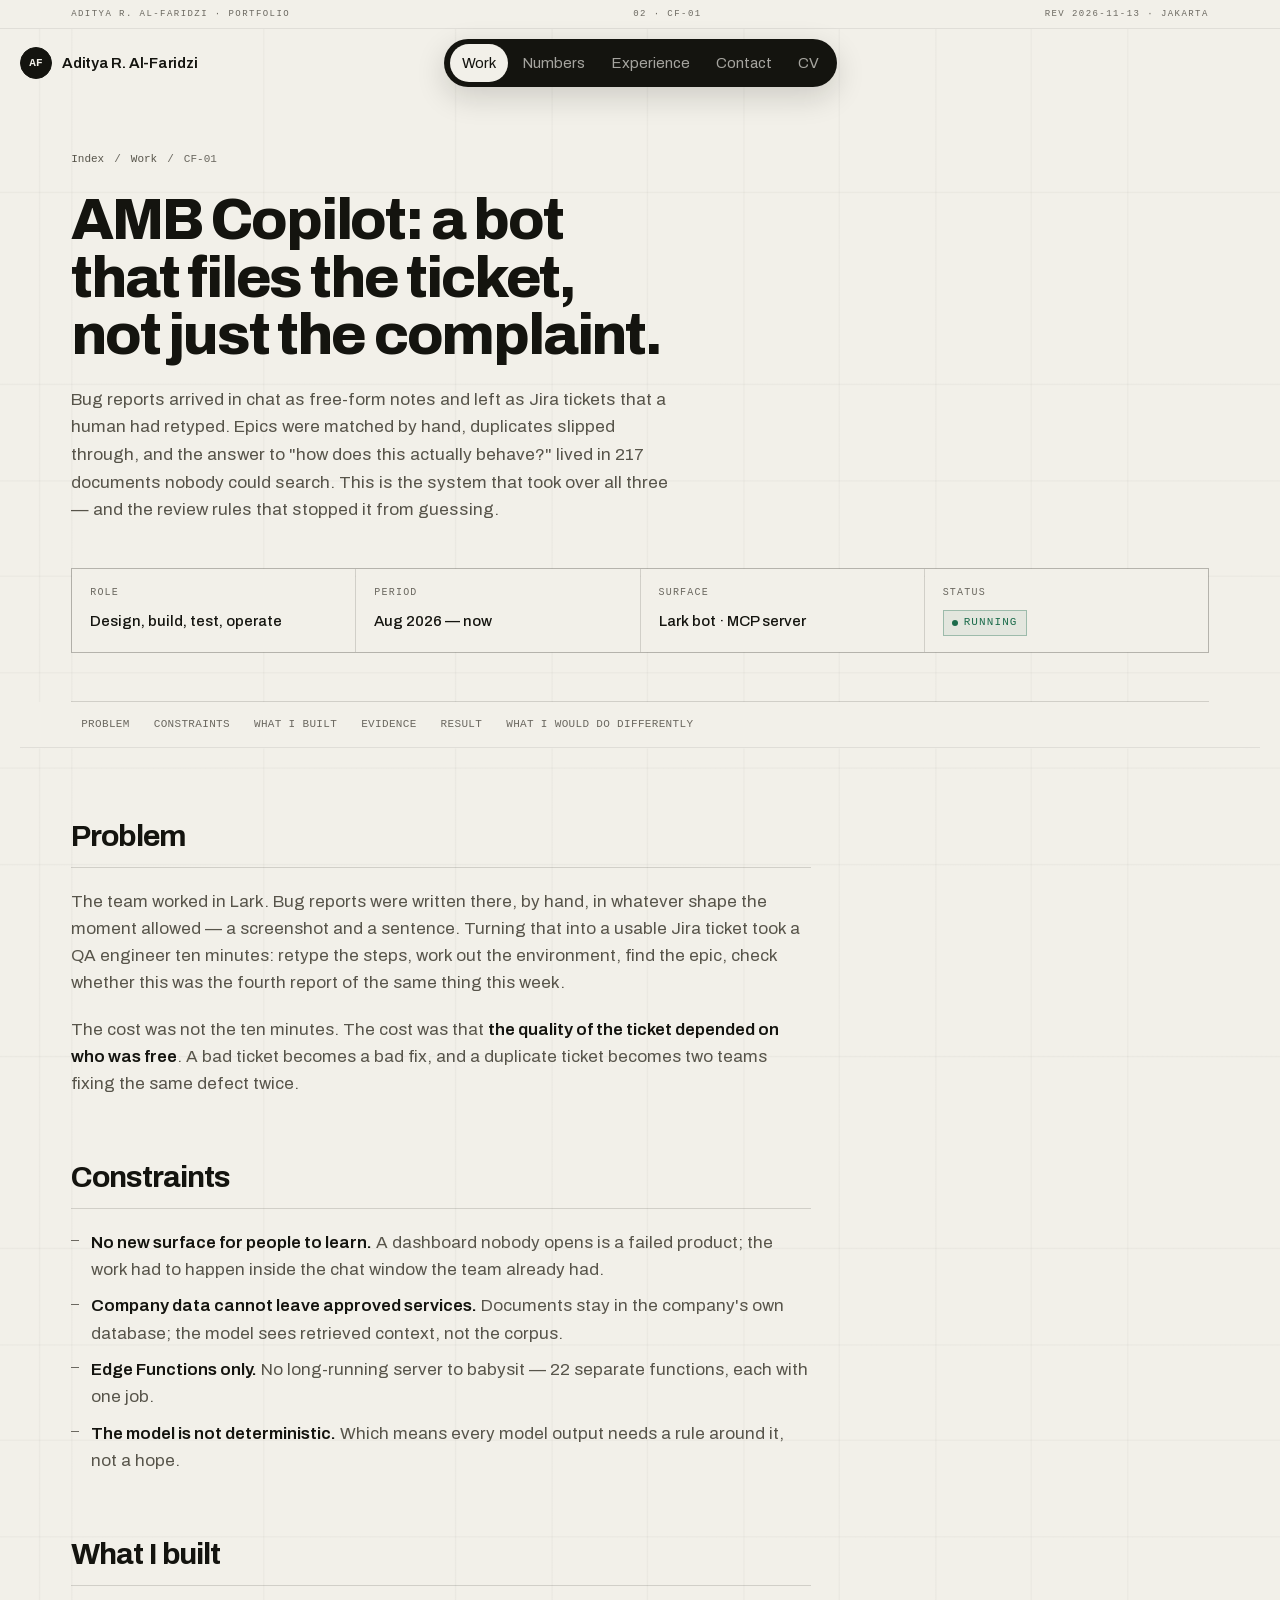
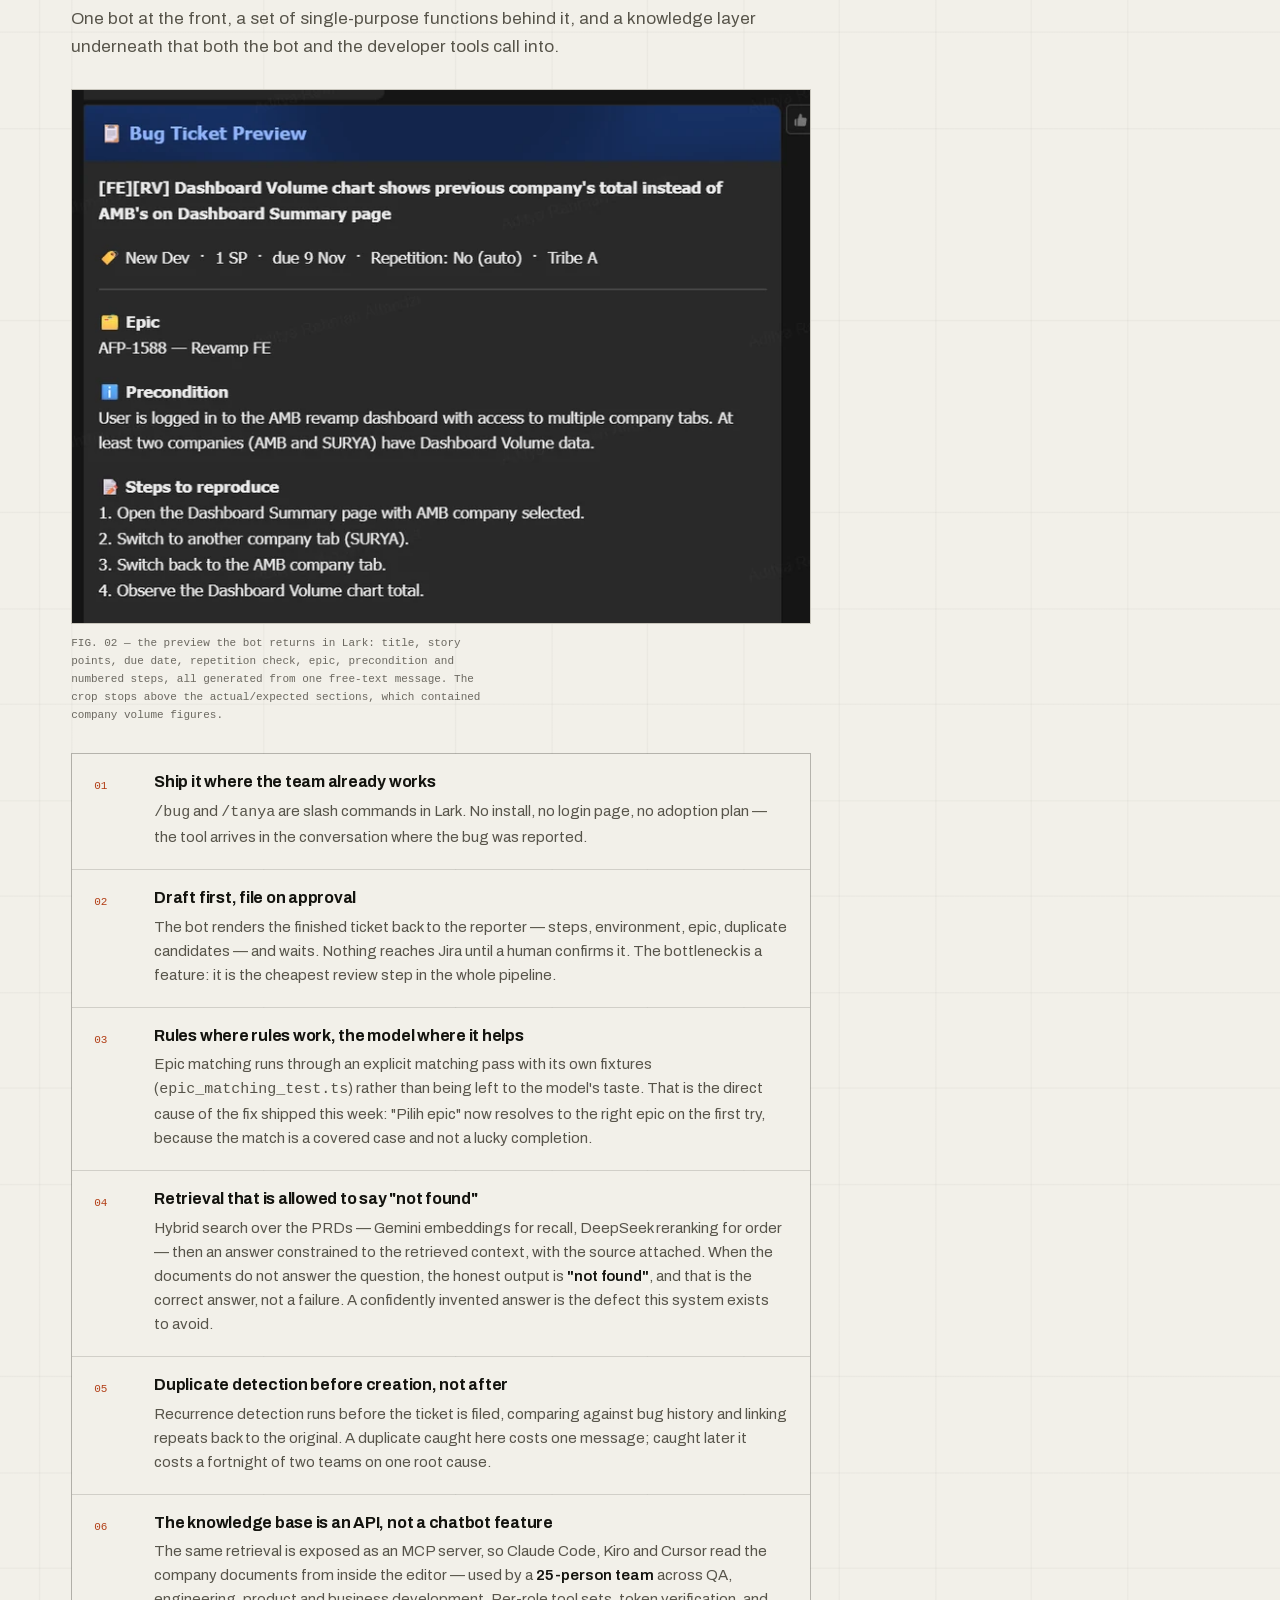
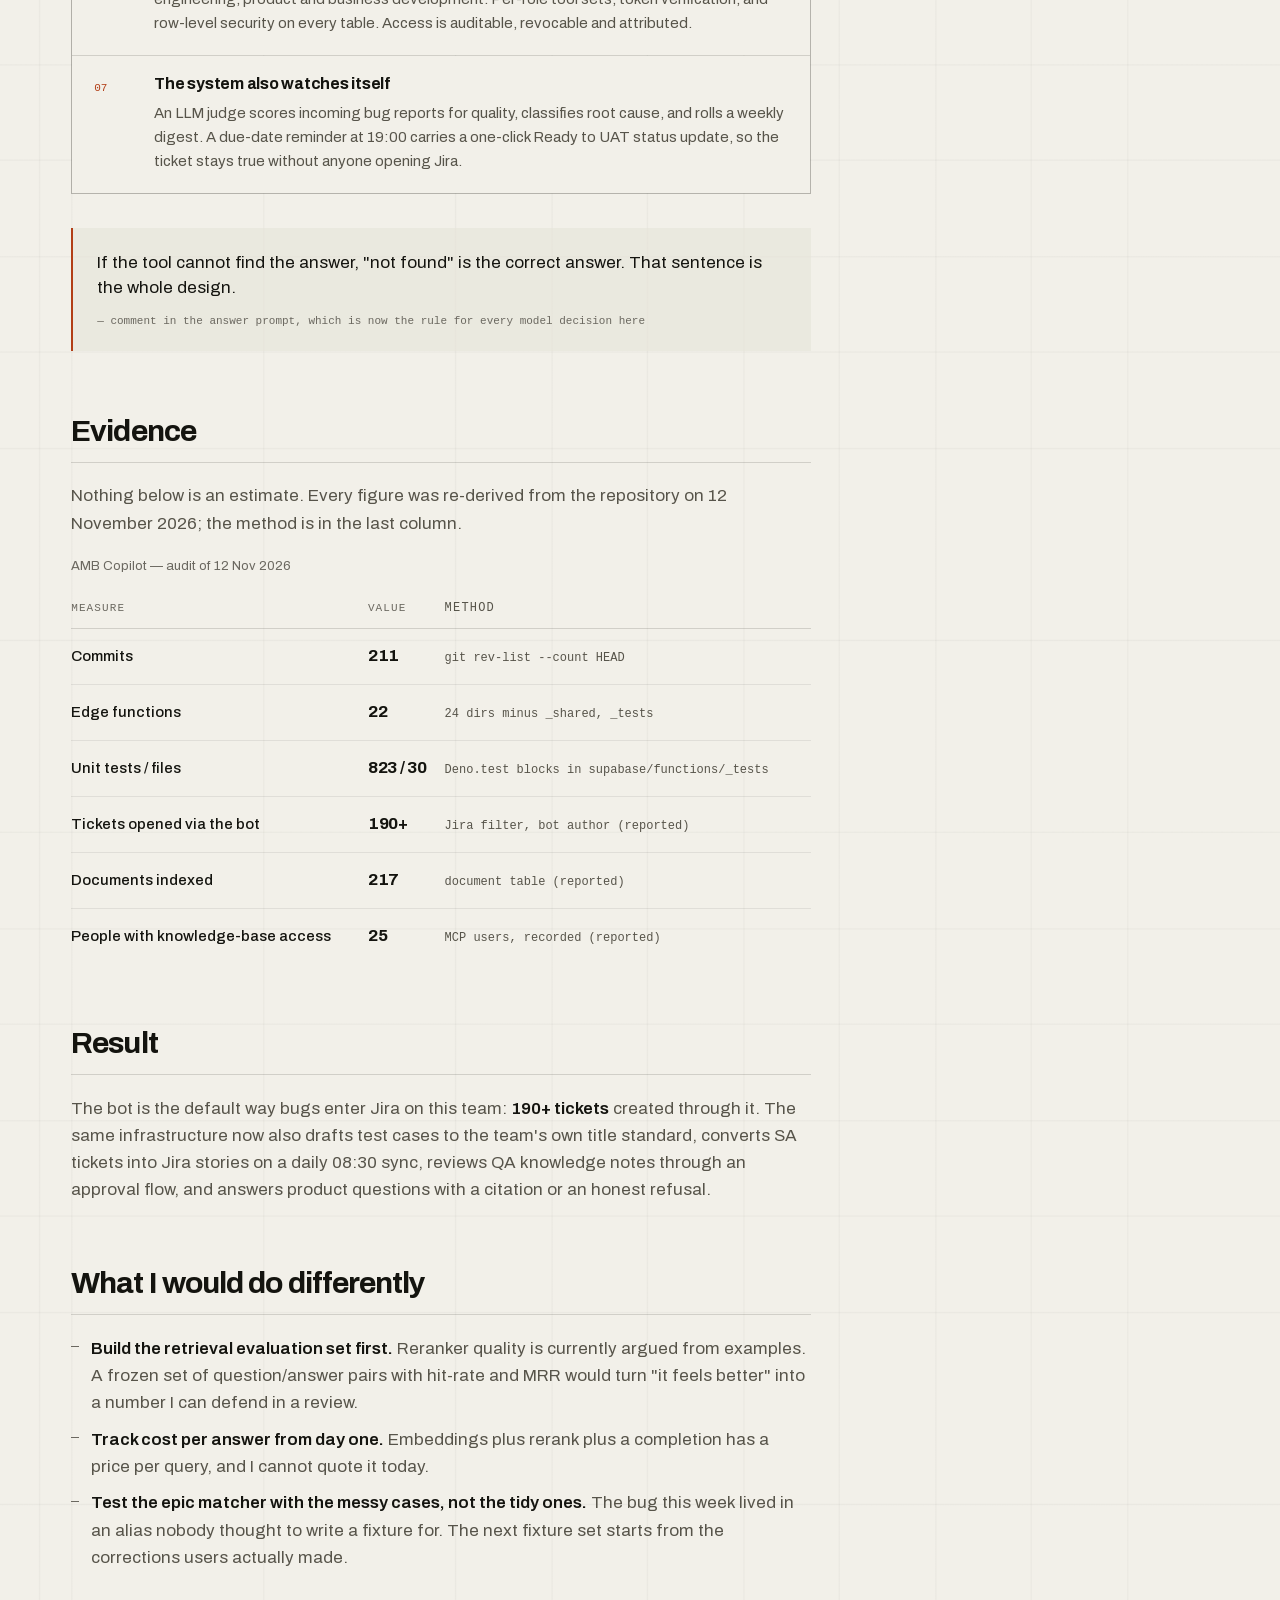
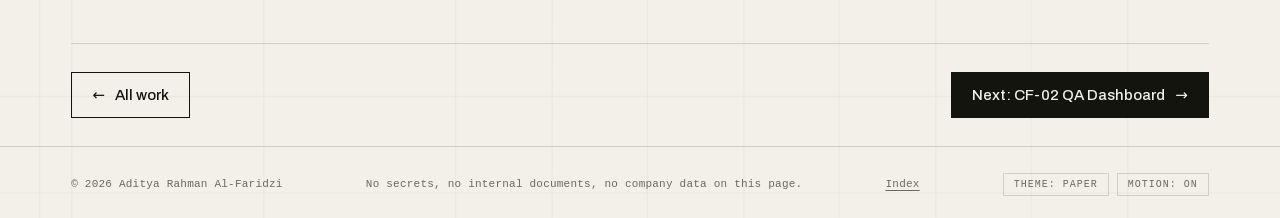
==== amb-copilot.html @ 99d1d626 "Portfolio 2026: evidence-first case files, ledger, two company groups - 7 pages: index, four case fi" ====
<!DOCTYPE html>
<html lang="en">
<head>
<meta charset="utf-8">
<meta name="viewport" content="width=device-width, initial-scale=1">
<title>CF-01 · AMB Copilot — Aditya Rahman Al-Faridzi</title>
<meta name="description" content="Case file: a Lark bot that files Jira tickets and answers product questions from internal PRDs. 211 commits, 22 edge functions, 190+ tickets.">
<meta name="theme-color" content="#f2f0e9">
<link rel="icon" href="data:image/svg+xml,%3Csvg xmlns='http://www.w3.org/2000/svg' viewBox='0 0 32 32'%3E%3Crect width='32' height='32' fill='%2314140f'/%3E%3Ctext x='16' y='22' font-family='monospace' font-size='13' fill='%23f2f0e9' text-anchor='middle'%3EA%3C/text%3E%3C/svg%3E">
<link rel="preload" href="assets/fonts/archivo.woff2" as="font" type="font/woff2" crossorigin>
<link rel="stylesheet" href="assets/style.css">
<script>(function(){var r=document.documentElement,s=null,t=null;try{s=localStorage.getItem('af-motion');t=localStorage.getItem('af-theme')}catch(e){}var on=s?s==='on':!matchMedia('(prefers-reduced-motion: reduce)').matches;r.dataset.motion=on?'on':'off';if(on)r.classList.add('motion');if(t)r.dataset.theme=t})()</script>
</head>
<body>
<a class="skip" href="#main">Skip to content</a>

<header class="site-head">
  <div class="wrap head-inner">
    <a class="brand" href="index.html"><span class="monogram" aria-hidden="true">AF</span>
        <span class="brand-name">Aditya R. Al-Faridzi</span></a>
    <nav class="nav" aria-label="Primary">
      <a href="index.html#work" aria-current="page">Work</a>
      <a href="index.html#numbers">Numbers</a>
      <a href="index.html#experience">Experience</a>
      <a href="index.html#contact">Contact</a>
      <a class="nav-keep" href="cv.html">CV</a>
    </nav>
  </div>
</header>

<main id="main">
  <article>
    <div class="wrap">
      <div class="case-head">
        <div class="crumbs">
          <a href="index.html">Index</a><span aria-hidden="true">/</span>
          <a href="index.html#work">Work</a><span aria-hidden="true">/</span>
          <span>CF-01</span>
        </div>
        <h1>AMB Copilot: a bot that files the ticket, not just the complaint.</h1>
        <p class="summary">
          Bug reports arrived in chat as free-form notes and left as Jira tickets that a human had
          retyped. Epics were matched by hand, duplicates slipped through, and the answer to "how does
          this actually behave?" lived in 217 documents nobody could search. This is the system that
          took over all three — and the review rules that stopped it from guessing.
        </p>

        <dl class="meta-grid">
          <div class="meta-cell"><dt>Role</dt><dd>Design, build, test, operate</dd></div>
          <div class="meta-cell"><dt>Period</dt><dd>Aug 2026 — now</dd></div>
          <div class="meta-cell"><dt>Surface</dt><dd>Lark bot · MCP server</dd></div>
          <div class="meta-cell"><dt>Status</dt><dd><span class="badge badge--ok">Running</span></dd></div>
        </dl>
      </div>

      <div class="prose">
        <h2>Problem</h2>
        <p>
          The team worked in Lark. Bug reports were written there, by hand, in whatever shape the
          moment allowed — a screenshot and a sentence. Turning that into a usable Jira ticket took a
          QA engineer ten minutes: retype the steps, work out the environment, find the epic, check
          whether this was the fourth report of the same thing this week.
        </p>
        <p>
          The cost was not the ten minutes. The cost was that <strong>the quality of the ticket
          depended on who was free</strong>. A bad ticket becomes a bad fix, and a duplicate ticket
          becomes two teams fixing the same defect twice.
        </p>

        <h2>Constraints</h2>
        <ul>
          <li><strong>No new surface for people to learn.</strong> A dashboard nobody opens is a failed
            product; the work had to happen inside the chat window the team already had.</li>
          <li><strong>Company data cannot leave approved services.</strong> Documents stay in the
            company's own database; the model sees retrieved context, not the corpus.</li>
          <li><strong>Edge Functions only.</strong> No long-running server to babysit — 22 separate
            functions, each with one job.</li>
          <li><strong>The model is not deterministic.</strong> Which means every model output needs a
            rule around it, not a hope.</li>
        </ul>

        <h2>What I built</h2>
        <p>
          One bot at the front, a set of single-purpose functions behind it, and a knowledge layer
          underneath that both the bot and the developer tools call into.
        </p>

        <figure>
          <img src="assets/img/lark-intake.webp" width="760" height="549" loading="lazy"
               alt="Lark chat showing AMB Copilot returning a structured bug ticket preview: title, story points, due date, repetition check, epic, precondition and four reproduction steps.">
          <figcaption>
            FIG. 02 — the preview the bot returns in Lark: title, story points, due date, repetition
            check, epic, precondition and numbered steps, all generated from one free-text message.
            The crop stops above the actual/expected sections, which contained company volume
            figures.
          </figcaption>
        </figure>

        <div class="decisions">
          <div class="decision">
            <span class="n">01</span>
            <div>
              <h3>Ship it where the team already works</h3>
              <p><code>/bug</code> and <code>/tanya</code> are slash commands in Lark. No install, no login page, no adoption plan — the tool arrives in the conversation where the bug was reported.</p>
            </div>
          </div>
          <div class="decision">
            <span class="n">02</span>
            <div>
              <h3>Draft first, file on approval</h3>
              <p>The bot renders the finished ticket back to the reporter — steps, environment, epic, duplicate candidates — and waits. Nothing reaches Jira until a human confirms it. The bottleneck is a feature: it is the cheapest review step in the whole pipeline.</p>
            </div>
          </div>
          <div class="decision">
            <span class="n">03</span>
            <div>
              <h3>Rules where rules work, the model where it helps</h3>
              <p>Epic matching runs through an explicit matching pass with its own fixtures (<code>epic_matching_test.ts</code>) rather than being left to the model's taste. That is the direct cause of the fix shipped this week: <em>"Pilih epic"</em> now resolves to the right epic on the first try, because the match is a covered case and not a lucky completion.</p>
            </div>
          </div>
          <div class="decision">
            <span class="n">04</span>
            <div>
              <h3>Retrieval that is allowed to say "not found"</h3>
              <p>Hybrid search over the PRDs — Gemini embeddings for recall, DeepSeek reranking for order — then an answer constrained to the retrieved context, with the source attached. When the documents do not answer the question, the honest output is <strong>"not found"</strong>, and that is the correct answer, not a failure. A confidently invented answer is the defect this system exists to avoid.</p>
            </div>
          </div>
          <div class="decision">
            <span class="n">05</span>
            <div>
              <h3>Duplicate detection before creation, not after</h3>
              <p>Recurrence detection runs before the ticket is filed, comparing against bug history and linking repeats back to the original. A duplicate caught here costs one message; caught later it costs a fortnight of two teams on one root cause.</p>
            </div>
          </div>
          <div class="decision">
            <span class="n">06</span>
            <div>
              <h3>The knowledge base is an API, not a chatbot feature</h3>
              <p>The same retrieval is exposed as an MCP server, so Claude Code, Kiro and Cursor read the company documents from inside the editor — used by a <strong>25-person team</strong> across QA, engineering, product and business development. Per-role tool sets, token verification, and row-level security on every table. Access is auditable, revocable and attributed.</p>
            </div>
          </div>
          <div class="decision">
            <span class="n">07</span>
            <div>
              <h3>The system also watches itself</h3>
              <p>An LLM judge scores incoming bug reports for quality, classifies root cause, and rolls a weekly digest. A due-date reminder at 19:00 carries a one-click <em>Ready to UAT</em> status update, so the ticket stays true without anyone opening Jira.</p>
            </div>
          </div>
        </div>

        <blockquote class="pull">
          If the tool cannot find the answer, "not found" is the correct answer.
          That sentence is the whole design.
          <cite>— comment in the answer prompt, which is now the rule for every model decision here</cite>
        </blockquote>

        <h2>Evidence</h2>
        <p>
          Nothing below is an estimate. Every figure was re-derived from the repository on
          12 November 2026; the method is in the last column.
        </p>
        <table class="ledger">
          <caption>AMB Copilot — audit of 12 Nov 2026</caption>
          <thead>
            <tr><th scope="col">Measure</th><th scope="col">Value</th><th scope="col" class="src">Method</th></tr>
          </thead>
          <tbody>
            <tr><td class="claim">Commits</td><td class="val">211</td><td class="src">git rev-list --count HEAD</td></tr>
            <tr><td class="claim">Edge functions</td><td class="val">22</td><td class="src">24 dirs minus _shared, _tests</td></tr>
            <tr><td class="claim">Unit tests / files</td><td class="val">823 / 30</td><td class="src">Deno.test blocks in supabase/functions/_tests</td></tr>
            <tr><td class="claim">Tickets opened via the bot</td><td class="val">190+</td><td class="src">Jira filter, bot author (reported)</td></tr>
            <tr><td class="claim">Documents indexed</td><td class="val">217</td><td class="src">document table (reported)</td></tr>
            <tr><td class="claim">People with knowledge-base access</td><td class="val">25</td><td class="src">MCP users, recorded (reported)</td></tr>
          </tbody>
        </table>

        <h2>Result</h2>
        <p>
          The bot is the default way bugs enter Jira on this team: <strong>190+ tickets</strong> created
          through it. The same infrastructure now also drafts test cases to the team's own title
          standard, converts SA tickets into Jira stories on a daily 08:30 sync, reviews QA knowledge
          notes through an approval flow, and answers product questions with a citation or an honest
          refusal.
        </p>

        <h2>What I would do differently</h2>
        <ul>
          <li><strong>Build the retrieval evaluation set first.</strong> Reranker quality is currently
            argued from examples. A frozen set of question/answer pairs with hit-rate and MRR would
            turn "it feels better" into a number I can defend in a review.</li>
          <li><strong>Track cost per answer from day one.</strong> Embeddings plus rerank plus a
            completion has a price per query, and I cannot quote it today.</li>
          <li><strong>Test the epic matcher with the messy cases, not the tidy ones.</strong> The bug
            this week lived in an alias nobody thought to write a fixture for. The next fixture set
            starts from the corrections users actually made.</li>
        </ul>
      </div>

      <nav class="case-nav" aria-label="Case files">
        <a class="btn btn--quiet" href="index.html#work"><span aria-hidden="true">←</span> All work</a>
        <a class="btn" href="qa-dashboard.html">Next: CF-02 QA Dashboard <span class="arrow" aria-hidden="true">→</span></a>
      </nav>
    </div>
  </article>
</main>

<footer class="site-foot">
  <div class="wrap foot-inner">
    <span>© <span data-year>2026</span> Aditya Rahman Al-Faridzi</span>
    <span>No secrets, no internal documents, no company data on this page.</span>
    <a href="index.html">Index</a>
  </div>
</footer>

<script src="assets/main.js" defer></script>
</body>
</html>
---- assets/style.css ----
/* ==========================================================================
   Aditya Rahman Al-Faridzi — 2026
   One stylesheet, no framework. Tokens first, then layout, then components.
   ========================================================================== */

@font-face {
  font-family: "Archivo";
  src: url("fonts/archivo.woff2") format("woff2-variations");
  font-weight: 400 900;
  font-stretch: 62% 100%;
  font-display: swap;
  font-style: normal;
}

:root {
  --paper: #f2f0e9;
  --paper-2: #e7e4d9;
  --paper-3: #dcd8ca;
  --ink: #14140f;
  --muted: #57544a;
  --faint: #6b6860;
  --line: rgba(20, 20, 15, 0.15);
  --line-soft: rgba(20, 20, 15, 0.08);
  --accent: #b23e16;
  --ok: #1c6b4b;

  --font-sans: "Archivo", ui-sans-serif, system-ui, -apple-system, "Segoe UI", sans-serif;
  --font-mono: "Cascadia Mono", ui-monospace, "SF Mono", Consolas, monospace;

  --fs-display: clamp(2.55rem, 6.6rem, 5.1rem);
  --fs-h2: clamp(1.75rem, 3.2vw, 2.6rem);
  --fs-h3: clamp(1.12rem, 1.5vw, 1.3rem);
  --fs-lede: clamp(1.05rem, 1.35vw, 1.2rem);
  --fs-body: 1.0625rem;
  --fs-sm: 0.9375rem;
  --fs-xs: 0.8125rem;

  --wrap: 1240px;
  --gutter: clamp(20px, 4vw, 56px);
  --block: clamp(56px, 8vw, 116px);
  --radius: 0px;
  --grid: rgba(20, 20, 15, 0.035);

  --ease: cubic-bezier(0.2, 0.7, 0.3, 1);
}

*,
*::before,
*::after {
  box-sizing: border-box;
}

html {
  scroll-behavior: smooth;
  -webkit-text-size-adjust: 100%;
}

body {
  margin: 0;
  background-color: var(--paper);
  /* the 96px grid starts at the content edge, not the viewport edge, so it
     reads as the scaffolding the columns sit on rather than wallpaper */
  background-image:
    repeating-linear-gradient(to right, var(--grid) 0 1px, transparent 1px 96px),
    repeating-linear-gradient(to bottom, var(--grid) 0 1px, transparent 1px 96px);
  background-position: calc(max(0px, (100vw - var(--wrap)) / 2) + var(--gutter)) 0;
  color: var(--ink);
  font-family: var(--font-sans);
  font-size: var(--fs-body);
  line-height: 1.6;
  font-synthesis: none;
  -webkit-font-smoothing: antialiased;
  text-rendering: optimizeLegibility;
  overflow-x: hidden;
}

img {
  display: block;
  max-width: 100%;
}

h1,
h2,
h3,
h4,
p,
figure,
blockquote,
ul,
ol,
dl,
dd {
  margin: 0;
}

ul,
ol {
  padding: 0;
  list-style: none;
}

a {
  color: inherit;
  text-decoration-thickness: 1px;
  text-underline-offset: 3px;
}

h1,
h2,
h3 {
  font-weight: 700;
  line-height: 1.04;
  letter-spacing: -0.028em;
  text-wrap: balance;
}

p {
  text-wrap: pretty;
}

::selection {
  background: var(--ink);
  color: var(--paper);
}

:focus-visible {
  outline: 2px solid var(--accent);
  outline-offset: 3px;
}

/* ---------- shared atoms ---------- */

.wrap {
  width: 100%;
  max-width: var(--wrap);
  margin-inline: auto;
  padding-inline: var(--gutter);
}

.mono {
  font-family: var(--font-mono);
  font-size: var(--fs-xs);
  font-variant-numeric: tabular-nums;
  letter-spacing: 0.01em;
}

.label {
  font-family: var(--font-mono);
  font-size: 0.75rem;
  letter-spacing: 0.14em;
  text-transform: uppercase;
  color: var(--muted);
}

.skip {
  position: absolute;
  left: 12px;
  top: -48px;
  z-index: 100;
  background: var(--ink);
  color: var(--paper);
  padding: 10px 16px;
  font-size: var(--fs-sm);
  transition: top 0.15s;
}

.skip:focus {
  top: 12px;
}

.badge {
  display: inline-flex;
  align-items: center;
  gap: 6px;
  font-family: var(--font-mono);
  font-size: 0.6875rem;
  letter-spacing: 0.1em;
  text-transform: uppercase;
  padding: 3px 8px;
  border: 1px solid var(--line);
  border-radius: var(--radius);
  white-space: nowrap;
}

.badge--ok {
  color: var(--ok);
  border-color: color-mix(in srgb, var(--ok) 35%, transparent);
  background: color-mix(in srgb, var(--ok) 7%, transparent);
}

.badge--ok::before {
  content: "";
  width: 6px;
  height: 6px;
  border-radius: 50%;
  background: currentColor;
}

.badge--rep {
  color: var(--muted);
}

.badge--accent {
  color: var(--accent);
  border-color: color-mix(in srgb, var(--accent) 30%, transparent);
}

.btn {
  display: inline-flex;
  align-items: center;
  gap: 10px;
  min-height: 46px;
  padding: 0 20px;
  background: var(--ink);
  color: var(--paper);
  font-size: var(--fs-sm);
  font-weight: 500;
  text-decoration: none;
  border: 1px solid var(--ink);
  border-radius: var(--radius);
  transition: background 0.2s var(--ease), color 0.2s var(--ease), transform 0.2s var(--ease);
}

.btn:hover {
  background: var(--accent);
  border-color: var(--accent);
}

.btn--quiet {
  background: transparent;
  color: var(--ink);
}

.btn--quiet:hover {
  background: var(--ink);
  border-color: var(--ink);
  color: var(--paper);
}

.arrow {
  display: inline-block;
  transition: transform 0.25s var(--ease);
}

a:hover .arrow {
  transform: translate(2px, -2px);
}

/* ---------- running head ---------- */

.sheet-line {
  background: var(--paper);
  border-bottom: 1px solid var(--line-soft);
}

.sheet-line-in {
  display: flex;
  flex-wrap: wrap;
  gap: 4px 20px;
  justify-content: space-between;
  padding-block: 7px;
  font-family: var(--font-mono);
  font-size: 0.5625rem;
  letter-spacing: 0.16em;
  text-transform: uppercase;
  color: var(--faint);
}

/* ---------- header ---------- */

.site-head {
  position: sticky;
  top: 0;
  z-index: 40;
  background: color-mix(in srgb, var(--paper) 88%, transparent);
  backdrop-filter: blur(10px) saturate(1.2);
  border-bottom: 1px solid var(--line-soft);
  transition: border-color 0.25s;
}

.site-head[data-scrolled="true"] {
  border-bottom-color: var(--line);
}

.head-inner {
  display: flex;
  align-items: center;
  justify-content: space-between;
  gap: 24px;
  min-height: 64px;
}

.brand {
  display: flex;
  align-items: center;
  gap: 12px;
  text-decoration: none;
  font-weight: 600;
  font-size: var(--fs-sm);
  letter-spacing: -0.01em;
}

.monogram {
  display: grid;
  place-items: center;
  width: 32px;
  height: 32px;
  background: var(--ink);
  color: var(--paper);
  border: 1px solid var(--ink);
  font-family: var(--font-mono);
  font-size: 0.6875rem;
  letter-spacing: 0.02em;
  border-radius: 50%;
  transition: background 0.25s var(--ease), color 0.25s var(--ease),
    border-color 0.25s var(--ease), transform 0.25s var(--ease);
}

.brand:hover .monogram,
.brand:focus-visible .monogram {
  /* the stamp lifts off the paper: it empties instead of turning red,
     because the accent already means "look here" */
  background: var(--paper);
  border-color: var(--ink);
  color: var(--ink);
  transform: scale(1.06);
}

.nav {
  display: flex;
  align-items: center;
  gap: clamp(14px, 2.2vw, 30px);
}

.nav a {
  position: relative;
  font-size: var(--fs-sm);
  color: var(--muted);
  text-decoration: none;
  padding-block: 6px;
  transition: color 0.2s;
}

.nav a::after {
  content: "";
  position: absolute;
  left: 0;
  bottom: 0;
  width: 100%;
  height: 1px;
  background: currentColor;
  transform: scaleX(0);
  transform-origin: left;
  transition: transform 0.25s var(--ease);
}

.nav a:hover,
.nav a[aria-current="page"] {
  color: var(--ink);
}

.nav a:hover::after,
.nav a[aria-current="page"]::after {
  transform: scaleX(1);
}

.head-cta {
  display: flex;
  align-items: center;
  gap: 14px;
}

.status {
  display: inline-flex;
  align-items: center;
  gap: 7px;
  font-family: var(--font-mono);
  font-size: 0.6875rem;
  letter-spacing: 0.08em;
  text-transform: uppercase;
  color: var(--ok);
}

.status::before {
  content: "";
  width: 6px;
  height: 6px;
  border-radius: 50%;
  background: currentColor;
  box-shadow: 0 0 0 0 color-mix(in srgb, var(--ok) 45%, transparent);
  animation: pulse 2.6s var(--ease) infinite;
}

@keyframes pulse {
  0% {
    box-shadow: 0 0 0 0 color-mix(in srgb, var(--ok) 40%, transparent);
  }
  60%,
  100% {
    box-shadow: 0 0 0 7px transparent;
  }
}

/* ---------- hero ---------- */

.hero {
  padding-block: clamp(40px, 6vw, 84px) var(--block);
  border-bottom: 1px solid var(--line);
}

.hero-grid {
  display: grid;
  grid-template-columns: minmax(0, 7fr) minmax(0, 4fr);
  gap: clamp(28px, 4vw, 64px);
  align-items: start;
}

.kicker {
  display: flex;
  align-items: baseline;
  gap: 12px;
  padding-bottom: 18px;
  border-bottom: 1px solid var(--line);
}

.kicker .idx {
  color: var(--accent);
  font-family: var(--font-mono);
  font-size: 0.75rem;
  letter-spacing: 0.1em;
}

.hero h1 {
  font-size: var(--fs-display);
  font-weight: 800;
  letter-spacing: -0.038em;
  line-height: 0.95;
  margin-top: clamp(22px, 3vw, 34px);
  font-stretch: 96%;
}

.hero h1 em {
  font-style: normal;
  color: var(--accent);
}

.lede {
  margin-top: 24px;
  max-width: 54ch;
  font-size: var(--fs-lede);
  color: var(--muted);
  line-height: 1.55;
}

.lede strong {
  color: var(--ink);
  font-weight: 600;
}

.cta-row {
  display: flex;
  flex-wrap: wrap;
  gap: 12px;
  margin-top: clamp(26px, 3vw, 36px);
}

.hero-fig {
  margin-top: clamp(6px, 1vw, 18px);
}

/* the clip exists so the parallax image can move without showing an edge */
.hero-fig-clip {
  overflow: hidden;
  border-radius: var(--radius);
  background: var(--paper-2);
}

.hero-fig img {
  width: 100%;
  height: auto;
  aspect-ratio: 4 / 5;
  object-fit: cover;
  object-position: 50% 18%;
  filter: grayscale(1) contrast(1.08) brightness(1.02);
  border-radius: var(--radius);
  background: var(--paper-2);
  transform: scale(1.08);
  transform-origin: 50% 50%;
}

.hero-fig figcaption {
  display: flex;
  justify-content: space-between;
  gap: 12px;
  margin-top: 10px;
  padding-top: 8px;
  border-top: 1px solid var(--line);
  font-family: var(--font-mono);
  font-size: 0.6875rem;
  letter-spacing: 0.04em;
  color: var(--faint);
}

/* stat strip */

.statrow {
  display: grid;
  grid-template-columns: repeat(4, minmax(0, 1fr));
  margin-top: clamp(36px, 5vw, 64px);
  border-top: 1px solid var(--line);
}

.stat {
  padding: 20px 18px 0 0;
  border-right: 1px solid var(--line-soft);
}

.stat:last-child {
  border-right: 0;
}

.stat + .stat {
  padding-left: 18px;
}

.stat .n {
  display: block;
  font-size: clamp(1.9rem, 3.4vw, 2.7rem);
  font-weight: 700;
  letter-spacing: -0.04em;
  line-height: 1;
  font-variant-numeric: tabular-nums;
}

.stat .u {
  font-size: 0.62em;
  color: var(--accent);
  margin-left: 2px;
  letter-spacing: 0;
}

.stat .t {
  display: block;
  margin-top: 10px;
  font-size: var(--fs-xs);
  color: var(--muted);
  max-width: 20ch;
}

/* ---------- section shell ---------- */

.sec {
  padding-block: var(--block);
  border-bottom: 1px solid var(--line);
}

.sec--flush {
  border-bottom: 0;
}

.sec-head {
  display: grid;
  grid-template-columns: 48px minmax(0, 1fr) minmax(0, 1fr);
  gap: clamp(16px, 3vw, 40px);
  align-items: start;
  margin-bottom: clamp(32px, 4vw, 56px);
}

.sec-num {
  font-family: var(--font-mono);
  font-size: 0.75rem;
  color: var(--accent);
  letter-spacing: 0.1em;
  padding-top: 8px;
}

.sec-head h2 {
  font-size: var(--fs-h2);
  font-weight: 700;
}

.sec-lede {
  font-size: var(--fs-sm);
  color: var(--muted);
  padding-top: 6px;
  max-width: 46ch;
}

.sec-lede strong {
  color: var(--ink);
  font-weight: 600;
}

/* ---------- principles ---------- */

.principles {
  display: grid;
  grid-template-columns: repeat(3, minmax(0, 1fr));
  gap: 1px;
  background: var(--line);
  border: 1px solid var(--line);
}

.principle {
  background: var(--paper);
  padding: clamp(22px, 2.6vw, 34px);
}

.principle .idx {
  font-family: var(--font-mono);
  font-size: 0.6875rem;
  color: var(--accent);
  letter-spacing: 0.1em;
}

.principle h3 {
  margin-top: 14px;
  font-size: var(--fs-h3);
  font-weight: 700;
  letter-spacing: -0.02em;
  line-height: 1.25;
}

.principle p {
  margin-top: 12px;
  font-size: var(--fs-sm);
  color: var(--muted);
}

/* ---------- work list ---------- */

.work-list {
  border-top: 1px solid var(--line);
}

.work-item {
  display: grid;
  grid-template-columns: 56px minmax(0, 1fr) minmax(0, 0.85fr);
  gap: clamp(16px, 3vw, 44px);
  padding: clamp(24px, 3vw, 38px) 0;
  border-bottom: 1px solid var(--line);
  text-decoration: none;
  position: relative;
  transition: background 0.25s var(--ease);
}

.work-item:hover {
  background: color-mix(in srgb, var(--paper-2) 70%, transparent);
}

.work-item .idx {
  font-family: var(--font-mono);
  font-size: 0.75rem;
  color: var(--faint);
  padding-top: 6px;
}

.work-item h3 {
  font-size: clamp(1.3rem, 2.1vw, 1.75rem);
  font-weight: 700;
  letter-spacing: -0.028em;
  display: flex;
  align-items: center;
  gap: 12px;
  flex-wrap: wrap;
}

.work-item .what {
  margin-top: 10px;
  font-size: var(--fs-sm);
  color: var(--muted);
  max-width: 56ch;
}

.work-item .stack {
  margin-top: 16px;
  font-family: var(--font-mono);
  font-size: 0.6875rem;
  color: var(--faint);
  letter-spacing: 0.02em;
}

.work-metrics {
  display: flex;
  flex-wrap: wrap;
  gap: 8px 26px;
  align-content: start;
  padding-top: 4px;
}

.work-metrics .m {
  min-width: 74px;
}

.work-metrics .m b {
  display: block;
  font-size: 1.5rem;
  font-weight: 700;
  letter-spacing: -0.03em;
  line-height: 1.1;
  font-variant-numeric: tabular-nums;
}

.work-metrics .m > span {
  display: block;
  margin-top: 4px;
  font-size: 0.6875rem;
  color: var(--muted);
  line-height: 1.35;
  max-width: 15ch;
}

/* ---------- ledger ---------- */

.ledger-head {
  display: flex;
  flex-wrap: wrap;
  align-items: center;
  justify-content: space-between;
  gap: 16px;
  margin-bottom: 22px;
}

.switch {
  display: inline-flex;
  align-items: center;
  gap: 10px;
  min-height: 44px;
  padding: 0 6px;
  background: none;
  border: 0;
  font-family: var(--font-mono);
  font-size: var(--fs-xs);
  color: var(--muted);
  cursor: pointer;
}

.switch .track {
  position: relative;
  width: 38px;
  height: 22px;
  border: 1px solid var(--line);
  border-radius: 999px;
  background: var(--paper-2);
  transition: background 0.2s, border-color 0.2s;
}

.switch .track::after {
  content: "";
  position: absolute;
  top: 3px;
  left: 3px;
  width: 14px;
  height: 14px;
  border-radius: 50%;
  background: var(--ink);
  transition: transform 0.22s var(--ease), background 0.2s;
}

.switch[aria-checked="true"] {
  color: var(--ink);
}

.switch[aria-checked="true"] .track {
  background: color-mix(in srgb, var(--ok) 16%, transparent);
  border-color: color-mix(in srgb, var(--ok) 50%, transparent);
}

.switch[aria-checked="true"] .track::after {
  transform: translateX(16px);
  background: var(--ok);
}

.ledger {
  width: 100%;
  border-collapse: collapse;
  font-variant-numeric: tabular-nums;
}

.ledger caption {
  text-align: left;
  font-size: var(--fs-xs);
  color: var(--faint);
  padding-bottom: 12px;
}

.ledger th {
  text-align: left;
  font-family: var(--font-mono);
  font-size: 0.6875rem;
  font-weight: 400;
  letter-spacing: 0.1em;
  text-transform: uppercase;
  color: var(--faint);
  padding: 10px 12px 10px 0;
  border-bottom: 1px solid var(--line);
  white-space: nowrap;
}

.ledger td {
  padding: 14px 12px 14px 0;
  border-bottom: 1px solid var(--line-soft);
  vertical-align: baseline;
  font-size: var(--fs-sm);
}

.ledger tbody tr:last-child td {
  border-bottom: 0;
}

.ledger .claim {
  font-weight: 500;
}

.ledger .val {
  font-weight: 700;
  font-size: 1.05rem;
  letter-spacing: -0.02em;
  white-space: nowrap;
}

.ledger .val s {
  color: var(--faint);
  font-weight: 400;
  margin-right: 6px;
}

.ledger .src {
  font-family: var(--font-mono);
  font-size: 0.75rem;
  color: var(--muted);
}

.ledger tr[data-claim="reported"] {
  transition: opacity 0.25s var(--ease);
}

.ledger.on-verified tr[data-claim="reported"] {
  opacity: 0.26;
}

.ledger.on-verified tr[data-claim="reported"] .val {
  text-decoration: line-through;
  text-decoration-thickness: 1px;
  text-decoration-color: var(--faint);
}

.ledger-note {
  margin-top: 16px;
  font-size: var(--fs-xs);
  color: var(--faint);
  max-width: 72ch;
}

.ledger-note b {
  color: var(--ink);
  font-weight: 600;
}

/* ---------- timeline ---------- */

.tl {
  border-top: 1px solid var(--line);
}

.tl-row {
  display: grid;
  grid-template-columns: minmax(0, 0.55fr) minmax(0, 1fr) minmax(0, 1.15fr);
  gap: clamp(16px, 3vw, 40px);
  padding: clamp(22px, 2.6vw, 32px) 0;
  border-bottom: 1px solid var(--line);
}

.tl-when {
  font-family: var(--font-mono);
  font-size: 0.75rem;
  color: var(--muted);
  padding-top: 4px;
  white-space: nowrap;
}

.tl-role h3 {
  font-size: 1.0625rem;
  font-weight: 700;
  letter-spacing: -0.02em;
}

.tl-role .org {
  margin-top: 6px;
  font-size: var(--fs-sm);
  color: var(--muted);
}

.tl-role .tag {
  display: inline-block;
  margin-top: 10px;
  font-family: var(--font-mono);
  font-size: 0.6875rem;
  color: var(--accent);
}

.tl-points li {
  position: relative;
  padding-left: 18px;
  font-size: var(--fs-sm);
  color: var(--muted);
  margin-bottom: 8px;
}

.tl-points li::before {
  content: "";
  position: absolute;
  left: 0;
  top: 0.62em;
  width: 7px;
  height: 1px;
  background: var(--faint);
}

.tl-points li:last-child {
  margin-bottom: 0;
}

/* ---------- toolbox ---------- */

.toolbox {
  display: grid;
  grid-template-columns: repeat(4, minmax(0, 1fr));
  gap: clamp(20px, 3vw, 40px);
  margin-top: clamp(28px, 3vw, 40px);
}

.toolbox h3 {
  font-family: var(--font-mono);
  font-size: 0.6875rem;
  font-weight: 400;
  letter-spacing: 0.1em;
  text-transform: uppercase;
  color: var(--faint);
  padding-bottom: 10px;
  border-bottom: 1px solid var(--line);
}

.chips {
  display: flex;
  flex-wrap: wrap;
  gap: 6px;
  margin-top: 14px;
}

.chips li {
  font-size: 0.75rem;
  padding: 4px 8px;
  border: 1px solid var(--line);
  border-radius: var(--radius);
  color: var(--muted);
}

.edu-grid {
  display: grid;
  grid-template-columns: repeat(2, minmax(0, 1fr));
  gap: clamp(24px, 3vw, 48px);
  margin-top: clamp(36px, 4vw, 56px);
  padding-top: clamp(24px, 3vw, 36px);
  border-top: 1px solid var(--line);
}

.edu-grid h3 {
  font-family: var(--font-mono);
  font-size: 0.6875rem;
  font-weight: 400;
  letter-spacing: 0.1em;
  text-transform: uppercase;
  color: var(--faint);
}

.edu-grid .big {
  margin-top: 10px;
  font-size: 1.0625rem;
  font-weight: 600;
}

.edu-grid .sub {
  margin-top: 6px;
  font-size: var(--fs-sm);
  color: var(--muted);
}

.edu-grid li {
  font-size: var(--fs-sm);
  color: var(--muted);
  padding: 7px 0;
  border-bottom: 1px solid var(--line-soft);
}

.edu-grid li:last-child {
  border-bottom: 0;
}

/* ---------- contact ---------- */

.contact {
  padding-block: clamp(64px, 9vw, 132px);
}

.contact h2 {
  font-size: clamp(2.1rem, 5.4vw, 4rem);
  font-weight: 800;
  letter-spacing: -0.04em;
  line-height: 0.98;
  max-width: 20ch;
}

.contact h2 em {
  font-style: normal;
  color: var(--accent);
}

.contact-grid {
  display: grid;
  grid-template-columns: minmax(0, 1.25fr) minmax(0, 1fr);
  gap: clamp(28px, 4vw, 64px);
  align-items: end;
}

.contact-actions {
  display: flex;
  flex-direction: column;
  gap: 10px;
  align-items: flex-start;
}

.contact-ask {
  margin-top: 20px;
  padding-top: 16px;
  border-top: 1px solid var(--line-soft);
  font-size: 0.875rem;
  color: var(--muted);
  max-width: 42ch;
}

.contact-list {
  display: flex;
  flex-direction: column;
  gap: 10px;
  margin-top: 24px;
}

.contact-list a {
  display: inline-flex;
  align-items: center;
  gap: 10px;
  font-size: var(--fs-sm);
  color: var(--muted);
  text-decoration: none;
  padding: 6px 0;
  border-bottom: 1px solid var(--line-soft);
  transition: color 0.2s, border-color 0.2s;
}

.contact-list a:hover {
  color: var(--ink);
  border-color: var(--ink);
}

.contact-list .k {
  font-family: var(--font-mono);
  font-size: 0.6875rem;
  color: var(--faint);
  text-transform: uppercase;
  letter-spacing: 0.08em;
  min-width: 74px;
}

/* ---------- footer ---------- */

.site-foot {
  border-top: 1px solid var(--line);
  padding-block: 26px;
}

.foot-inner {
  display: flex;
  flex-wrap: wrap;
  gap: 12px 28px;
  justify-content: space-between;
  align-items: center;
  font-family: var(--font-mono);
  font-size: 0.6875rem;
  color: var(--faint);
  letter-spacing: 0.02em;
}

/* ---------- case study page ---------- */

.case-head {
  padding-block: clamp(32px, 5vw, 64px) clamp(28px, 4vw, 48px);
  border-bottom: 1px solid var(--line);
}

.crumbs {
  display: flex;
  align-items: center;
  gap: 10px;
  font-family: var(--font-mono);
  font-size: 0.6875rem;
  color: var(--faint);
}

.crumbs a {
  text-decoration: none;
  color: var(--muted);
}

.crumbs a:hover {
  color: var(--ink);
  text-decoration: underline;
}

.case-head h1 {
  margin-top: 22px;
  font-size: clamp(2.1rem, 4.6vw, 3.6rem);
  font-weight: 800;
  letter-spacing: -0.038em;
  line-height: 1;
  max-width: 22ch;
}

.case-head .summary {
  margin-top: 22px;
  max-width: 60ch;
  font-size: var(--fs-lede);
  color: var(--muted);
}

.meta-grid {
  display: grid;
  grid-template-columns: repeat(4, minmax(0, 1fr));
  gap: 1px;
  margin-top: clamp(28px, 4vw, 44px);
  background: var(--line);
  border: 1px solid var(--line);
}

.meta-cell {
  background: var(--paper);
  padding: 16px 18px;
}

.meta-cell dt {
  font-family: var(--font-mono);
  font-size: 0.625rem;
  letter-spacing: 0.12em;
  text-transform: uppercase;
  color: var(--faint);
}

.meta-cell dd {
  margin-top: 8px;
  font-size: var(--fs-sm);
  font-weight: 500;
}

.prose {
  max-width: 74ch;
  padding-block: clamp(40px, 6vw, 72px);
}

.prose > * + * {
  margin-top: 1.15em;
}

.prose h2 {
  font-size: clamp(1.5rem, 2.4vw, 1.9rem);
  font-weight: 700;
  letter-spacing: -0.03em;
  margin-top: 2.1em;
  padding-bottom: 0.5em;
  border-bottom: 1px solid var(--line);
}

.prose h2:first-child {
  margin-top: 0;
}

.prose h3 {
  font-size: 1.0625rem;
  font-weight: 700;
  margin-top: 1.8em;
  letter-spacing: -0.015em;
}

.prose p,
.prose li {
  color: var(--muted);
}

.prose p strong,
.prose li strong {
  color: var(--ink);
  font-weight: 600;
}

.prose ul {
  display: flex;
  flex-direction: column;
  gap: 0.55em;
}

.prose ul li {
  position: relative;
  padding-left: 20px;
}

.prose ul li::before {
  content: "";
  position: absolute;
  left: 0;
  top: 0.66em;
  width: 8px;
  height: 1px;
  background: var(--faint);
}

.decisions {
  display: grid;
  gap: 1px;
  background: var(--line);
  border: 1px solid var(--line);
  margin-top: 1.4em;
}

.decision {
  background: var(--paper);
  padding: 20px 22px;
  display: grid;
  grid-template-columns: 44px minmax(0, 1fr);
  gap: 16px;
}

.decision .n {
  font-family: var(--font-mono);
  font-size: 0.6875rem;
  color: var(--accent);
  padding-top: 4px;
}

.decision h3 {
  margin: 0;
  font-size: 1rem;
}

.decision p {
  margin-top: 8px;
  font-size: var(--fs-sm);
}

.pull {
  margin-block: 2em;
  padding: 22px 24px;
  border-left: 2px solid var(--accent);
  background: color-mix(in srgb, var(--paper-2) 60%, transparent);
  font-size: 1.0625rem;
  line-height: 1.5;
  color: var(--ink);
}

.pull cite {
  display: block;
  margin-top: 12px;
  font-family: var(--font-mono);
  font-size: 0.6875rem;
  font-style: normal;
  color: var(--faint);
}

.case-nav {
  display: flex;
  flex-wrap: wrap;
  gap: 12px;
  justify-content: space-between;
  align-items: center;
  padding-block: 28px;
  border-top: 1px solid var(--line);
}

/* ---------- CV page ---------- */

.cv {
  max-width: 800px;
  padding-block: clamp(32px, 5vw, 64px) clamp(56px, 8vw, 96px);
}

.cv-head {
  border-bottom: 2px solid var(--ink);
  padding-bottom: 18px;
}

.cv-head h1 {
  font-size: clamp(1.9rem, 3.6vw, 2.6rem);
  font-weight: 800;
  letter-spacing: -0.035em;
}

.cv-head .role {
  margin-top: 8px;
  font-size: var(--fs-sm);
  color: var(--muted);
}

.cv-contact {
  display: flex;
  flex-wrap: wrap;
  gap: 6px 18px;
  margin-top: 14px;
  font-family: var(--font-mono);
  font-size: 0.6875rem;
  color: var(--muted);
}

.cv section {
  margin-top: 30px;
}

.cv h2 {
  font-family: var(--font-mono);
  font-size: 0.6875rem;
  font-weight: 400;
  letter-spacing: 0.14em;
  text-transform: uppercase;
  color: var(--faint);
  padding-bottom: 8px;
  border-bottom: 1px solid var(--line);
  margin-bottom: 16px;
}

.cv-entry {
  display: grid;
  grid-template-columns: 130px minmax(0, 1fr);
  gap: 16px;
  padding-bottom: 16px;
}

.cv-entry + .cv-entry {
  margin-top: 4px;
}

.cv-entry .when {
  font-family: var(--font-mono);
  font-size: 0.6875rem;
  color: var(--muted);
  padding-top: 3px;
}

.cv-entry h3 {
  font-size: 0.9375rem;
  font-weight: 700;
  letter-spacing: -0.01em;
}

.cv-entry .org {
  font-size: var(--fs-xs);
  color: var(--accent);
  margin-top: 2px;
}

.cv-entry ul {
  margin-top: 8px;
}

.cv-entry li {
  position: relative;
  padding-left: 14px;
  font-size: 0.8125rem;
  color: var(--muted);
  line-height: 1.5;
  margin-bottom: 4px;
}

.cv-entry li::before {
  content: "";
  position: absolute;
  left: 0;
  top: 0.6em;
  width: 6px;
  height: 1px;
  background: var(--faint);
}

.cv-skill {
  display: grid;
  grid-template-columns: 145px minmax(0, 1fr);
  gap: 16px;
  font-size: 0.8125rem;
  padding: 5px 0;
}

.cv-skill dt {
  font-family: var(--font-mono);
  font-size: 0.6875rem;
  color: var(--faint);
  padding-top: 2px;
}

.cv-skill dd {
  color: var(--muted);
}

/* ---------- motion ---------- */

.motion .reveal {
  opacity: 0;
  transform: translateY(14px);
  transition: opacity 0.6s var(--ease), transform 0.6s var(--ease);
}

.motion .reveal.is-in {
  opacity: 1;
  transform: none;
}

/* ---------- motion layer ----------
   Rules this layer follows:
   1. Motion explains a change, it never delays reading.
   2. Nothing is permanently hidden if JS or an observer fails.
   3. Every effect is reversible: prefers-reduced-motion, or the footer switch.
   4. Transform and opacity only — no layout animation. */

/* cross-document page transitions, where the browser supports them */
@view-transition {
  navigation: auto;
}

::view-transition-old(root) {
  animation: vtOut 0.16s ease both;
}

::view-transition-new(root) {
  animation: vtIn 0.3s var(--ease) both;
}

@keyframes vtOut {
  to {
    opacity: 0;
  }
}

@keyframes vtIn {
  from {
    opacity: 0;
  }
}

/* reading progress */
.progress {
  position: fixed;
  inset: 0 0 auto 0;
  height: 2px;
  z-index: 60;
  background: var(--accent);
  transform: scaleX(0);
  transform-origin: 0 50%;
  pointer-events: none;
}

/* hero choreography */
.motion [data-anim="rise"] {
  opacity: 0;
  animation: riseIn 0.85s var(--ease) forwards;
  animation-delay: var(--d, 0ms);
}

.motion [data-anim="fade"] {
  opacity: 0;
  animation: fadeIn 0.8s ease forwards;
  animation-delay: var(--d, 0ms);
}

.motion [data-anim="line"] {
  overflow: hidden;
  padding-bottom: 0.08em;
}

.motion [data-anim="line"] > span {
  display: block;
  transform: translateY(112%);
  animation: lineUp 1s var(--ease) forwards;
  animation-delay: var(--d, 0ms);
}

.motion [data-anim="mask"] {
  clip-path: inset(0 0 100% 0);
  animation: maskUp 1.15s var(--ease) forwards;
  animation-delay: var(--d, 0ms);
}

@keyframes riseIn {
  from {
    opacity: 0;
    transform: translateY(16px);
  }
  to {
    opacity: 1;
    transform: none;
  }
}

@keyframes fadeIn {
  to {
    opacity: 1;
  }
}

@keyframes lineUp {
  to {
    transform: translateY(0);
  }
}

@keyframes maskUp {
  to {
    clip-path: inset(0 0 0 0);
  }
}

/* figures arrive by moving into place, never by counting up to the truth */
.motion [data-count] {
  display: inline-block;
  opacity: 0;
  transform: translateY(10px);
}

.motion .reveal.is-in [data-count] {
  opacity: 1;
  transform: none;
  transition: opacity 0.5s var(--ease), transform 0.5s var(--ease);
}

.motion .reveal.is-in .stat:nth-child(2) [data-count] {
  transition-delay: 60ms;
}

.motion .reveal.is-in .stat:nth-child(3) [data-count] {
  transition-delay: 120ms;
}

.motion .reveal.is-in .stat:nth-child(4) [data-count] {
  transition-delay: 180ms;
}

/* staggered children inside a revealed block */
.motion .reveal .work-metrics .m,
.motion .reveal.ledger tbody tr {
  opacity: 0;
  transform: translateY(8px);
  transition: opacity 0.5s var(--ease), transform 0.5s var(--ease);
}

.motion .reveal.is-in .work-metrics .m,
.motion .reveal.is-in.ledger tbody tr {
  opacity: 1;
  transform: none;
}

.motion .reveal.is-in .work-metrics .m:nth-child(2) {
  transition-delay: 70ms;
}

.motion .reveal.is-in .work-metrics .m:nth-child(3) {
  transition-delay: 140ms;
}

.motion .reveal.is-in .work-metrics .m:nth-child(4) {
  transition-delay: 210ms;
}

/* cursor spotlight on the work rows */
.work-item::after {
  content: "";
  position: absolute;
  inset: 0;
  pointer-events: none;
  opacity: 0;
  background: radial-gradient(
    340px circle at var(--mx, 88%) var(--my, 18%),
    color-mix(in srgb, var(--accent) 11%, transparent),
    transparent 65%
  );
  transition: opacity 0.35s var(--ease);
}

.work-item:hover::after {
  opacity: 1;
}

/* anchors must land below the sticky header plus this rail */
.prose h2 {
  scroll-margin-top: 124px;
}

/* sticky section rail on case pages, built by main.js */
.toc-bar {
  position: sticky;
  top: 64px;
  z-index: 30;
  display: flex;
  gap: 4px;
  margin-inline: calc(var(--gutter) * -1);
  padding: 9px var(--gutter);
  overflow-x: auto;
  scrollbar-width: none;
  background: color-mix(in srgb, var(--paper) 90%, transparent);
  backdrop-filter: blur(10px);
  border-bottom: 1px solid var(--line-soft);
}

.toc-bar::-webkit-scrollbar {
  display: none;
}

.toc-bar a {
  font-family: var(--font-mono);
  font-size: 0.6875rem;
  letter-spacing: 0.03em;
  text-transform: uppercase;
  color: var(--faint);
  text-decoration: none;
  padding: 5px 10px;
  border-radius: var(--radius);
  white-space: nowrap;
  transition: color 0.2s, background 0.2s;
}

.toc-bar a:hover {
  color: var(--ink);
}

.toc-bar a[aria-current="true"] {
  color: var(--ink);
  background: color-mix(in srgb, var(--accent) 12%, transparent);
}

/* footer controls are styled once, in the theme section below */
.motion-toggle:hover {
  color: var(--ink);
  border-color: var(--ink);
}

/* the switch and the OS setting both win, unconditionally */
[data-motion="off"] [data-anim],
[data-motion="off"] [data-anim] > span {
  opacity: 1 !important;
  transform: none !important;
  clip-path: none !important;
  animation: none !important;
}

[data-motion="off"] .reveal .work-metrics .m,
[data-motion="off"] .reveal .ledger tbody tr,
[data-motion="off"] [data-count] {
  opacity: 1 !important;
  transform: none !important;
}

@media print {
  .progress,
  .toc-bar,
  .motion-toggle {
    display: none !important;
  }
}

/* ---------- theme: amber paper ----------
   One skin, same content. Token-level only: nothing moves, nothing is hidden,
   and every text pair is re-measured against 4.5:1 (see README). */
html[data-theme="amber"] {
  --paper: #f4ead7;
  --paper-2: #e9dcc2;
  --paper-3: #ddceb0;
  --ink: #1c1409;
  --muted: #5a4a33;
  --faint: #6f5c42;
  --line: rgba(28, 20, 9, 0.2);
  --line-soft: rgba(28, 20, 9, 0.1);
  --accent: #a83a14;
  --ok: #17604a;
  color-scheme: light;
}

/* the editorial half: bigger display, tighter leading, narrower width axis */
html[data-theme="amber"] .hero h1 {
  font-size: calc(var(--fs-display) * 1.06);
  font-stretch: 92%;
  letter-spacing: -0.045em;
  line-height: 0.92;
}

html[data-theme="amber"] .sec-head h2,
html[data-theme="amber"] .case-head h1 {
  font-stretch: 94%;
  letter-spacing: -0.036em;
}

html[data-theme="amber"] .contact h2 {
  font-size: clamp(2.2rem, 5.8vw, 4.3rem);
  font-stretch: 92%;
}

html[data-theme="amber"] .kicker,
html[data-theme="amber"] .sec-head {
  border-color: var(--line);
}

html[data-theme="amber"] .stat .u {
  color: var(--accent);
}

/* the photo was shot on white: on warm paper, multiply lets it sit on the page
   instead of looking pasted on */
html[data-theme="amber"] .hero-fig-clip {
  background: var(--paper);
}

html[data-theme="amber"] .hero-fig img {
  mix-blend-mode: multiply;
}

/* footer controls share one pill shape */
.motion-toggle,
.foot-btn {
  font-family: var(--font-mono);
  font-size: 0.625rem;
  letter-spacing: 0.1em;
  text-transform: uppercase;
  color: var(--faint);
  background: none;
  border: 1px solid var(--line);
  border-radius: var(--radius);
  padding: 5px 10px;
  cursor: pointer;
  transition: color 0.2s, border-color 0.2s;
}

.motion-toggle:hover,
.foot-btn:hover {
  color: var(--ink);
  border-color: var(--ink);
}

.foot-controls {
  display: flex;
  gap: 8px;
  align-items: center;
}

/* ---------- hero: the audit ---------- */

.hero--audit {
  padding-block: clamp(26px, 3.4vw, 44px) var(--block);
}

.audit-top {
  display: flex;
  flex-wrap: wrap;
  gap: 10px 24px;
  align-items: baseline;
  justify-content: space-between;
  padding-bottom: 14px;
  border-bottom: 1px solid var(--line);
}

.kicker-inline {
  display: flex;
  align-items: baseline;
  gap: 12px;
}

.kicker-inline .idx {
  color: var(--accent);
  font-family: var(--font-mono);
  font-size: 0.75rem;
  letter-spacing: 0.1em;
}

.audit-stamp {
  font-family: var(--font-mono);
  font-size: 0.6875rem;
  letter-spacing: 0.1em;
  color: var(--faint);
}

.hero--audit h1 {
  margin-top: clamp(24px, 3vw, 36px);
  font-size: clamp(2.2rem, 4.8vw, 3.9rem);
  font-weight: 500;
  letter-spacing: -0.046em;
  line-height: 0.96;
  max-width: 27ch;
}

.hero--audit h1 em {
  font-style: normal;
  color: var(--accent);
}

.audit {
  width: 100%;
  border-collapse: collapse;
  margin-top: clamp(26px, 3vw, 38px);
  font-variant-numeric: tabular-nums;
}

.audit caption {
  text-align: left;
  font-family: var(--font-mono);
  font-size: 0.625rem;
  letter-spacing: 0.1em;
  text-transform: uppercase;
  color: var(--faint);
  padding-bottom: 10px;
}

.audit th {
  text-align: left;
  font-family: var(--font-mono);
  font-size: 0.625rem;
  letter-spacing: 0.12em;
  text-transform: uppercase;
  color: var(--faint);
  font-weight: 400;
  padding: 8px 12px 8px 0;
  border-bottom: 1px solid var(--ink);
  white-space: nowrap;
}

.audit td {
  padding: 13px 12px 13px 0;
  border-bottom: 1px solid var(--line-soft);
  font-size: 0.9375rem;
}

.audit td.val {
  width: 1%;
  font-weight: 700;
  font-size: 1.1rem;
  letter-spacing: -0.02em;
  white-space: nowrap;
}

.audit td.val s {
  color: var(--faint);
  font-weight: 400;
  margin-right: 8px;
}

.audit td:last-child {
  width: 1%;
}

.audit-foot {
  display: flex;
  flex-wrap: wrap;
  gap: 16px 24px;
  align-items: center;
  justify-content: space-between;
  margin-top: clamp(22px, 3vw, 30px);
}

.audit-more {
  font-family: var(--font-mono);
  font-size: 0.6875rem;
  letter-spacing: 0.04em;
  color: var(--muted);
  text-decoration: none;
  border-bottom: 1px solid var(--line);
  padding-bottom: 3px;
  transition: color 0.2s, border-color 0.2s;
}

.audit-more:hover {
  color: var(--ink);
  border-color: var(--ink);
}

/* ---------- the intake ---------- */

.flow {
  display: grid;
  grid-template-columns: minmax(0, 1fr) 64px minmax(0, 1fr);
  align-items: stretch;
}

.flow-arrow {
  display: flex;
  flex-direction: column;
  align-items: center;
  justify-content: center;
  gap: 8px;
  color: var(--faint);
  font-family: var(--font-mono);
  font-size: 0.75rem;
}

.flow-time {
  font-size: 0.5625rem;
  letter-spacing: 0.1em;
}

.panel {
  display: flex;
  flex-direction: column;
  border: 1px solid var(--line);
  background: var(--paper);
}

.panel-head {
  display: flex;
  align-items: center;
  justify-content: space-between;
  gap: 10px;
  padding: 9px 14px;
  border-bottom: 1px solid var(--line);
  background: var(--paper-2);
}

.mono-label {
  font-family: var(--font-mono);
  font-size: 0.625rem;
  letter-spacing: 0.1em;
  text-transform: uppercase;
  color: var(--muted);
}

.panel-body {
  flex: 1;
  padding: 16px;
}

.raw {
  font-family: var(--font-mono);
  font-size: 0.8125rem;
  line-height: 1.7;
  white-space: pre-wrap;
}

.raw-meta {
  display: block;
  margin-bottom: 2px;
  font-size: 0.6875rem;
  color: var(--faint);
}

.raw mark {
  background: color-mix(in srgb, var(--accent) 16%, transparent);
  color: inherit;
  padding: 0 2px;
}

.raw-then {
  margin-top: 16px;
  padding-top: 12px;
  border-top: 1px dashed var(--line);
  font-family: var(--font-sans);
  font-size: 0.8125rem;
  color: var(--muted);
  white-space: normal;
}

.ticket-title {
  font-weight: 700;
  font-size: 0.9375rem;
  letter-spacing: -0.01em;
}

.ticket-fields {
  margin: 10px 0 0;
}

.fld {
  display: grid;
  grid-template-columns: 84px minmax(0, 1fr);
  gap: 10px;
  padding: 7px 0;
  border-bottom: 1px solid var(--line-soft);
}

.fld:last-child {
  border-bottom: 0;
}

.fld dt {
  padding-top: 3px;
  font-family: var(--font-mono);
  font-size: 0.625rem;
  letter-spacing: 0.1em;
  text-transform: uppercase;
  color: var(--faint);
}

.fld dd {
  margin: 0;
  font-size: 0.8125rem;
}

.mono-sm {
  font-family: var(--font-mono);
  font-size: 0.75rem;
}

.gate {
  margin-top: 14px;
  padding: 10px 12px;
  border: 1px dashed color-mix(in srgb, var(--accent) 42%, transparent);
  font-family: var(--font-mono);
  font-size: 0.6875rem;
  line-height: 1.55;
  color: var(--accent);
}

.flow-note {
  margin-top: 24px;
  max-width: 80ch;
  font-size: 0.875rem;
  color: var(--muted);
}

.flow-note strong {
  color: var(--ink);
}

/* ---------- portrait, relocated ---------- */

.contact-fig {
  margin: 0 0 22px;
  width: min(160px, 45vw);
}

.contact-fig img {
  width: 100%;
  height: auto;
  aspect-ratio: 4 / 5;
  object-fit: cover;
  object-position: 50% 18%;
  filter: grayscale(1) contrast(1.08);
  border-radius: var(--radius);
}

.contact-fig figcaption {
  display: flex;
  justify-content: space-between;
  gap: 8px;
  margin-top: 7px;
  font-family: var(--font-mono);
  font-size: 0.5625rem;
  letter-spacing: 0.08em;
  text-transform: uppercase;
  color: var(--faint);
}

@media (max-width: 900px) {
  .flow {
    grid-template-columns: 1fr;
  }

  .flow-arrow {
    padding: 12px 0;
  }
}

/* ---------- polish pass ---------- */

/* 1. the section rule fills as the section is read: progress you can see in
   the margin instead of a bar in the corner */
.sec {
  position: relative;
}

.sec::before {
  content: "";
  position: absolute;
  top: 0;
  left: calc(max(0px, (100vw - var(--wrap)) / 2) + var(--gutter));
  width: calc(100% - 2 * (max(0px, (100vw - var(--wrap)) / 2) + var(--gutter)));
  height: 2px;
  background: var(--accent);
  opacity: 0.85;
  transform: scaleX(var(--sp, 0));
  transform-origin: 0 50%;
  pointer-events: none;
}

/* 2. a slow ticker of the actual stack — motion that carries information */
.ticker {
  overflow: hidden;
  border-block: 1px solid var(--line);
  padding-block: 10px;
  background: var(--paper);
}

.ticker-track {
  display: flex;
  align-items: center;
  width: max-content;
  animation: ticker-scroll 52s linear infinite;
}

.ticker-track span {
  display: inline-flex;
  align-items: center;
  font-family: var(--font-mono);
  font-size: 0.6875rem;
  letter-spacing: 0.16em;
  text-transform: uppercase;
  color: var(--faint);
  padding-inline: 20px;
  white-space: nowrap;
}

.ticker-track span::after {
  content: "·";
  margin-left: 20px;
  color: var(--line);
}

@keyframes ticker-scroll {
  to {
    transform: translateX(-50%);
  }
}

.ticker:hover .ticker-track {
  animation-play-state: paused;
}

/* 3. the row that opens on hover also draws its own rule */
.work-item::before {
  content: "";
  position: absolute;
  left: 0;
  bottom: -1px;
  width: 100%;
  height: 1px;
  background: var(--accent);
  transform: scaleX(0);
  transform-origin: 0 50%;
  transition: transform 0.45s var(--ease);
  pointer-events: none;
}

.work-item:hover::before {
  transform: scaleX(1);
}

/* 4. a button that moves under the finger */
.btn:active {
  transform: translateY(1px);
}

@media (prefers-reduced-motion: reduce) {
  .ticker-track {
    animation: none;
    width: auto;
    flex-wrap: wrap;
  }

  .sec::before {
    transform: scaleX(1);
    opacity: 0.35;
  }
}

/* ---------- floating nav: monogram at the edge, pill in the middle ---------- */
/* One deliberate exception to the square rule: the pill is a physical object. */

.site-head {
  background: transparent;
  border-bottom: 0;
  backdrop-filter: none;
  padding-top: 10px;
}

.head-inner {
  display: grid;
  /* minmax(0,1fr) is the fix: a wide name on the left can no longer push the
     centred pill off centre, because both side tracks are allowed to shrink */
  grid-template-columns: minmax(0, 1fr) auto minmax(0, 1fr);
  align-items: center;
  gap: 16px;
  min-height: 0;
  padding: 0;
  background: none;
  color: inherit;
}

.brand {
  justify-self: start;
  gap: 10px;
}

.brand-name {
  max-width: 300px;
  overflow: hidden;
  white-space: nowrap;
  font-size: 0.9375rem;
  font-weight: 600;
  letter-spacing: -0.015em;
  color: var(--ink);
  transition: max-width 0.3s var(--ease), opacity 0.22s var(--ease);
}

.site-head[data-collapsed="true"] .brand-name {
  max-width: 0;
  opacity: 0;
}

.head-cta {
  justify-self: end;
}

/* the pill carries navigation, and nothing else */
.site-head .nav {
  justify-self: center;
  display: flex;
  align-items: center;
  gap: 2px;
  padding: 5px 6px;
  background: var(--ink);
  border-radius: 999px;
  box-shadow: 0 10px 30px rgba(20, 20, 15, 0.16);
  transition: padding 0.34s var(--ease), box-shadow 0.34s var(--ease);
}

.site-head .nav a {
  display: inline-flex;
  align-items: center;
  max-width: 220px;
  padding: 7px 12px;
  border-radius: 999px;
  color: color-mix(in srgb, var(--paper) 66%, transparent);
  transition: color 0.2s, background 0.2s, max-width 0.36s var(--ease),
    padding 0.36s var(--ease), opacity 0.24s var(--ease);
}

.site-head .nav a::after {
  display: none;
}

.site-head .nav a:hover {
  color: var(--paper);
  background: color-mix(in srgb, var(--paper) 10%, transparent);
}

.site-head .nav a[aria-current="page"],
.site-head .nav a[aria-current="true"] {
  color: var(--ink);
  background: var(--paper);
}

/* collapsed: the pill keeps only where you are; the monogram does not move */
.site-head[data-collapsed="true"] .nav {
  padding: 5px 6px;
}

.site-head[data-collapsed="true"] .nav a:not([aria-current]) {
  max-width: 0;
  opacity: 0;
  padding-inline: 0;
}

@media (max-width: 980px) {
  /* keep the centred grid; only the links need to survive and scroll */
  .site-head .nav {
    min-width: 0;
    flex-wrap: nowrap;
    overflow-x: auto;
    scrollbar-width: none;
  }

  .site-head .nav::-webkit-scrollbar {
    display: none;
  }

  /* (0,3,1) — one class more than the old ".nav a:not(.nav-keep)" rule,
     which sits later in this file and would otherwise win the tie */
  .site-head .head-inner .nav a {
    display: inline-flex;
    flex: 0 0 auto;
    white-space: nowrap;
  }
}

@media (max-width: 720px) {
  .head-inner {
    display: flex;
    align-items: center;
    gap: 10px;
  }

  .brand,
  .head-cta {
    flex: 0 0 auto;
  }

  /* a spacer the width of the monogram, so the pill centres on the screen
     instead of on whatever is left after the logo */
  .head-inner::after {
    content: "";
    flex: 0 0 auto;
    width: 32px;
  }

  .head-inner:has(.head-cta)::after {
    display: none;
  }

  .site-head .nav {
    flex: 1 1 auto;
    min-width: 0;
    justify-content: flex-start;
    padding: 5px;
  }

  .site-head .nav a {
    padding: 6px 9px;
  }

  /* the monogram alone carries identity on a phone */
  .site-head .brand-name {
    display: none;
  }

  /* the CV's only header control shrinks to a stamp, so it cannot drag the
     pill off centre the way a full-width button does */
  .head-cta .btn {
    min-height: 32px;
    padding: 0 10px;
    font-size: 0;
  }

  .head-cta .btn::after {
    content: "PDF";
    font-size: 0.625rem;
    letter-spacing: 0.08em;
  }
}

/* ---------- work groups ---------- */
/* the work list is grouped by company, because a company name is read before a
   case file is ever opened */

.work-group + .work-group {
  margin-top: clamp(34px, 4vw, 60px);
}

.work-group-head {
  display: flex;
  flex-wrap: wrap;
  align-items: baseline;
  gap: 4px 18px;
  padding-bottom: 12px;
  border-bottom: 2px solid var(--ink);
}

.wg-name {
  font-size: 1.0625rem;
  font-weight: 700;
  letter-spacing: -0.02em;
}

.wg-meta {
  margin-left: auto;
  font-family: var(--font-mono);
  font-size: 0.625rem;
  letter-spacing: 0.14em;
  text-transform: uppercase;
  color: var(--faint);
}

.work-group .work-list {
  border-top: 0;
}

/* ---------- company strip ---------- */

.brands {
  border-bottom: 1px solid var(--line);
}

.brands-in {
  display: flex;
  flex-wrap: wrap;
  align-items: center;
  gap: 12px 26px;
  padding-block: 16px;
}

.brands-label,
.brands-now {
  font-family: var(--font-mono);
  font-size: 0.625rem;
  letter-spacing: 0.14em;
  text-transform: uppercase;
  color: var(--faint);
}

.brands-now {
  margin-left: auto;
  display: inline-flex;
  align-items: center;
  gap: 8px;
}

/* each mark is sized by its ink, not by its box: measured at 80px, Traveloka's
   ink fills 50% of its viewBox height and Gokomodo's fills 100%, so equal box
   heights render Traveloka at half the optical size */
.brand-logo {
  width: auto;
  filter: brightness(0);
  opacity: 0.55;
  transition: opacity 0.2s var(--ease);
}

.brands .brand-logo--tv {
  height: 32px;
}

.brands .brand-logo--gk {
  height: 16px;
}

.brands .brand-logo--mark {
  height: 24px;
}

.brand-logo:hover {
  opacity: 1;
}

@media (max-width: 640px) {
  .wg-meta,
  .brands-now {
    margin-left: 0;
  }
}

/* figures inside a case file: evidence sits on the page like a plate */
.prose figure {
  margin: 1.7em 0;
}

.prose figure img {
  width: 100%;
  height: auto;
  border: 1px solid var(--line);
  background: var(--paper-2);
}

.prose figure figcaption {
  margin-top: 10px;
  font-family: var(--font-mono);
  font-size: 0.6875rem;
  line-height: 1.65;
  color: var(--faint);
  max-width: 62ch;
}

/* ---------- the team ---------- */

.team-grid {
  display: grid;
  grid-template-columns: repeat(3, minmax(0, 1fr));
  gap: clamp(12px, 2vw, 22px);
}

.team-grid figure {
  margin: 0;
}

.team-grid img {
  width: 100%;
  height: auto;
  aspect-ratio: 4 / 5;
  object-fit: cover;
  filter: grayscale(1) contrast(1.05);
  border-radius: var(--radius);
  background: var(--paper-2);
}

.team-grid figcaption {
  margin-top: 8px;
  font-family: var(--font-mono);
  font-size: 0.625rem;
  letter-spacing: 0.06em;
  line-height: 1.5;
  color: var(--faint);
}

@media (max-width: 720px) {
  .team-grid {
    grid-template-columns: repeat(2, minmax(0, 1fr));
  }

  .team-grid figure:first-child {
    grid-column: 1 / -1;
  }

  .team-grid figure:first-child img {
    aspect-ratio: 3 / 2;
  }
}

/* two surfaces of the same product, side by side */
.figure-pair {
  display: grid;
  grid-template-columns: minmax(0, 1.85fr) minmax(0, 1fr);
  gap: clamp(12px, 2vw, 22px);
  align-items: start;
  margin: 1.7em 0;
}

.figure-pair figure {
  margin: 0;
}

@media (max-width: 720px) {
  .figure-pair {
    grid-template-columns: 1fr;
  }
}

/* ---------- responsive ---------- */

@media (max-width: 980px) {
  .hero-grid {
    grid-template-columns: 1fr;
  }

  .hero-fig {
    order: -1;
    max-width: 300px;
    margin-bottom: 8px;
  }

  .sec-head {
    grid-template-columns: 32px minmax(0, 1fr);
  }

  .sec-lede {
    grid-column: 2;
    padding-top: 0;
  }

  .principles {
    grid-template-columns: 1fr;
  }

  .work-item {
    grid-template-columns: 36px minmax(0, 1fr);
  }

  .work-metrics {
    grid-column: 2;
    padding-top: 14px;
  }

  .tl-row {
    grid-template-columns: 1fr;
    gap: 10px;
  }

  .toolbox {
    grid-template-columns: repeat(2, minmax(0, 1fr));
  }

  .meta-grid {
    grid-template-columns: repeat(2, minmax(0, 1fr));
  }

  .contact-grid {
    grid-template-columns: 1fr;
    align-items: start;
  }

  .edu-grid {
    grid-template-columns: 1fr;
  }

  .nav a:not(.nav-keep) {
    display: none;
  }
}

@media (max-width: 640px) {
  .statrow {
    grid-template-columns: repeat(2, minmax(0, 1fr));
  }

  .stat:nth-child(2) {
    border-right: 0;
  }

  .stat:nth-child(-n + 2) {
    padding-bottom: 18px;
    border-bottom: 1px solid var(--line-soft);
  }

  .hero-fig {
    max-width: 220px;
  }

  .ledger:not([data-keep-src]) .src {
    display: none;
  }

  .cv-entry,
  .cv-skill {
    grid-template-columns: 1fr;
    gap: 4px;
  }

  .brand span.brand-name {
    display: none;
  }
}

/* ---------- print ---------- */

@media print {
  :root {
    --paper: #fff;
    --muted: #333;
  }

  /* the amber skin must not reach paper */
  html[data-theme="amber"] {
    --paper: #fff;
    --paper-2: #fff;
    --paper-3: #fff;
    --ink: #000;
    --muted: #333;
    --faint: #555;
    --accent: #8a2f0f;
    --line: rgba(0, 0, 0, 0.25);
    --line-soft: rgba(0, 0, 0, 0.12);
  }

  .site-head,
  .site-foot,
  .sheet-line,
  .progress,
  .toc-bar,
  .motion-toggle,
  .foot-controls,
  .cta-row,
  .contact-actions,
  .skip,
  .switches {
    display: none !important;
  }

  body {
    font-size: 10.5pt;
  }

  .cv {
    max-width: none;
    padding: 0;
  }

  /* Let sections flow across the page break instead of being thrown onto a
     fresh page each; individual roles and headings stay unbroken. */
  .cv section {
    break-inside: auto;
  }

  .cv-entry {
    break-inside: avoid;
  }

  .cv h2 {
    break-after: avoid;
  }

  .cv-head {
    break-after: avoid;
  }

  /* The printed CV is a two-page document: tighten everything and drop the
     audit note, which belongs to the web page rather than to a resume. */
  .cv {
    font-size: 0.78rem;
  }

  .cv-note {
    display: none !important;
  }

  .cv-head {
    padding-bottom: 8px;
  }

  .cv section {
    margin-top: 12px;
  }

  .cv h2 {
    margin-bottom: 7px;
    padding-bottom: 4px;
  }

  .cv-entry {
    padding-bottom: 7px;
  }

  .cv-entry ul {
    margin-top: 4px;
  }

  .cv-entry li {
    font-size: 0.75rem;
    line-height: 1.4;
    margin-bottom: 1.5px;
  }

  .cv-entry h3 {
    font-size: 0.9rem;
  }

  .cv-skill {
    padding: 2.5px 0;
    font-size: 0.75rem;
  }

  /* Never let a reveal animation hide content on paper. */
  .motion .reveal,
  .motion .reveal.is-in {
    opacity: 1 !important;
    transform: none !important;
    transition: none !important;
  }

  a {
    text-decoration: none;
    color: inherit;
  }
}

@media (prefers-reduced-motion: reduce) {
  html {
    scroll-behavior: auto;
  }

  *,
  *::before,
  *::after {
    animation-duration: 0.001ms !important;
    animation-iteration-count: 1 !important;
    transition-duration: 0.001ms !important;
  }

  .motion .reveal {
    opacity: 1;
    transform: none;
  }
}
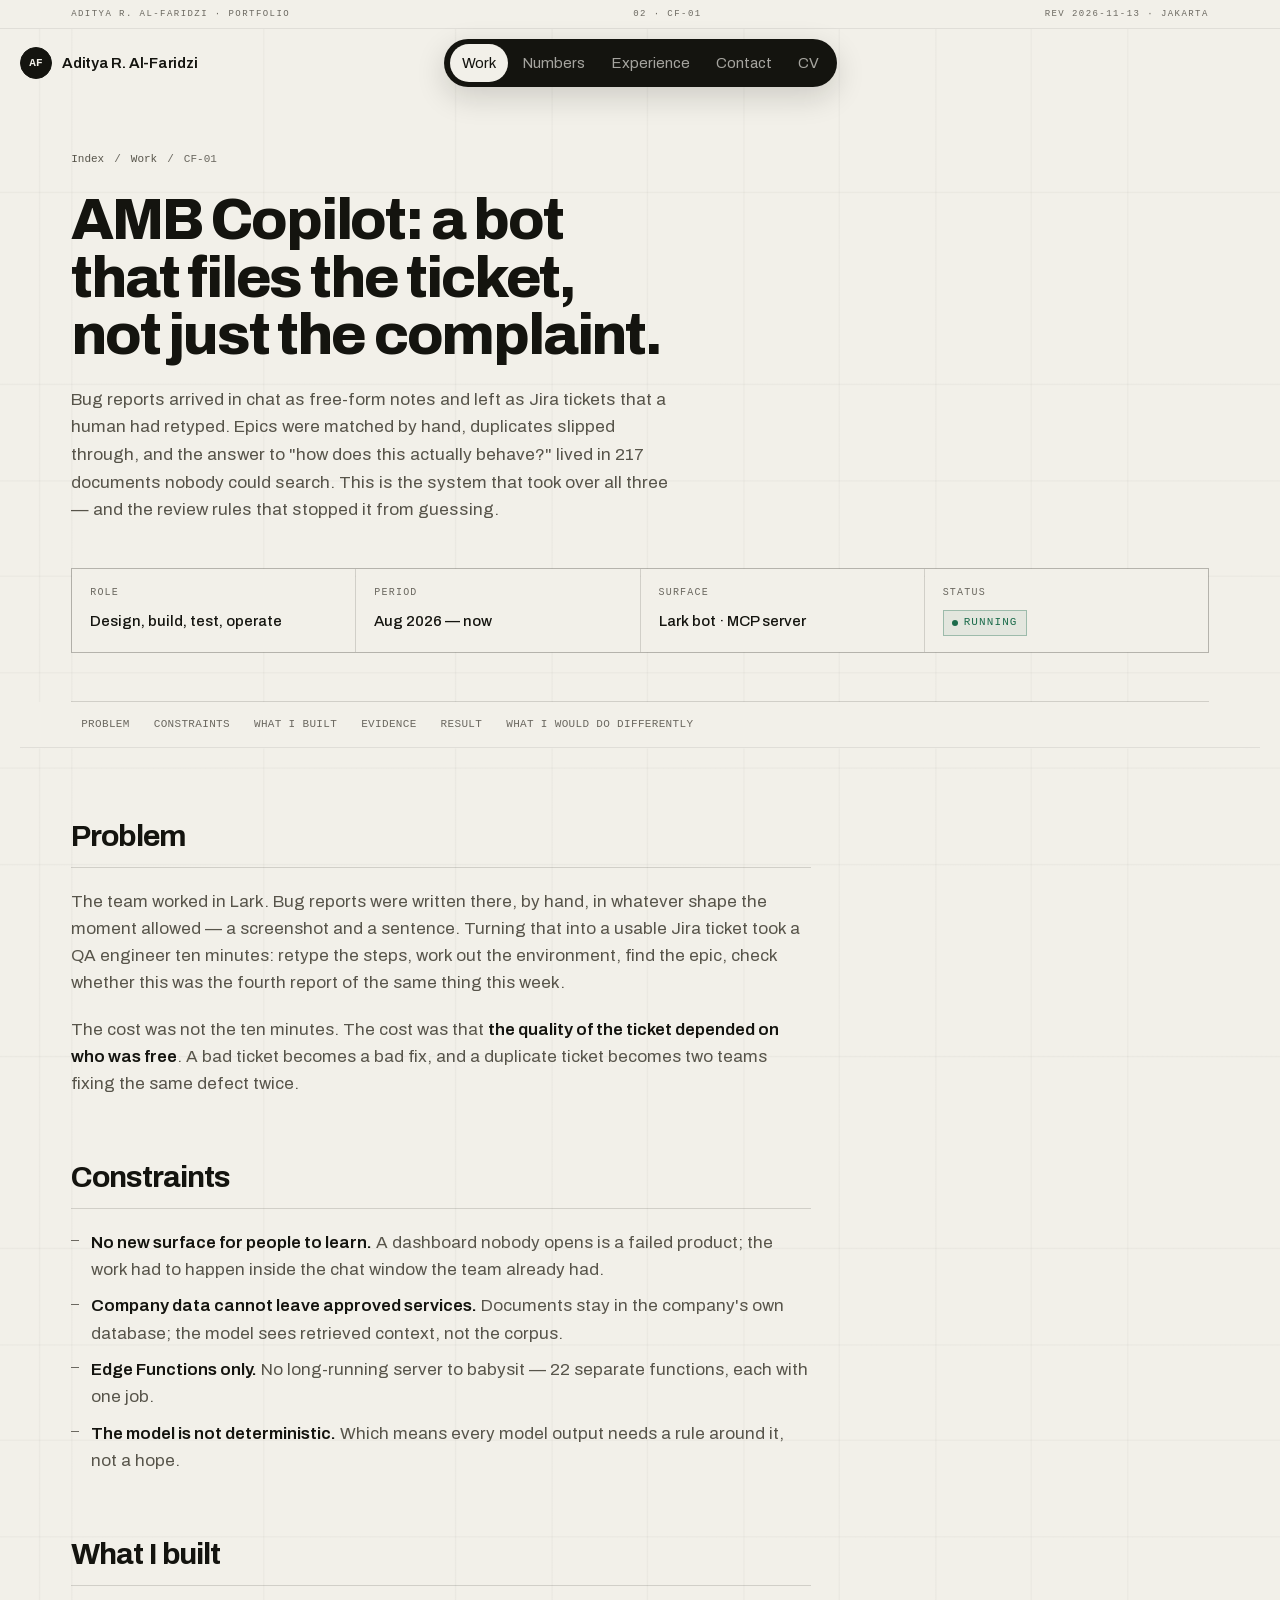
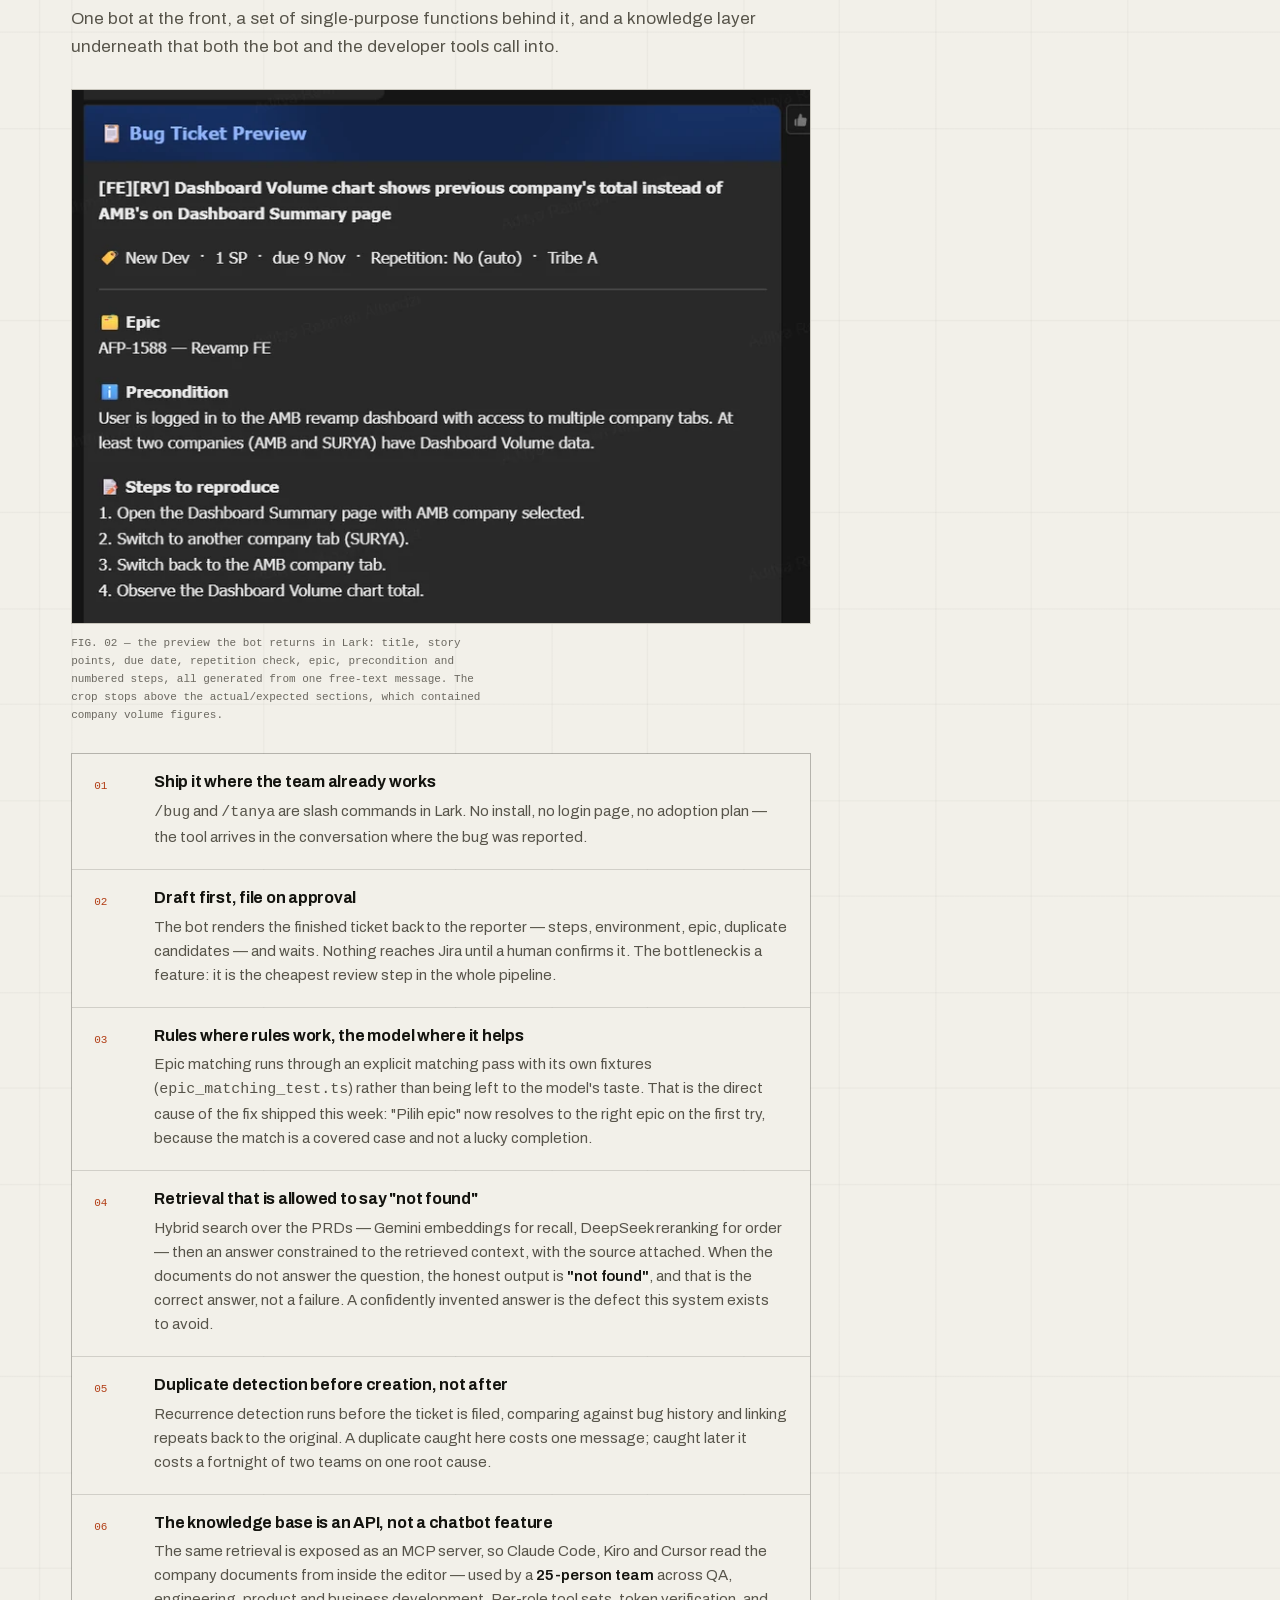
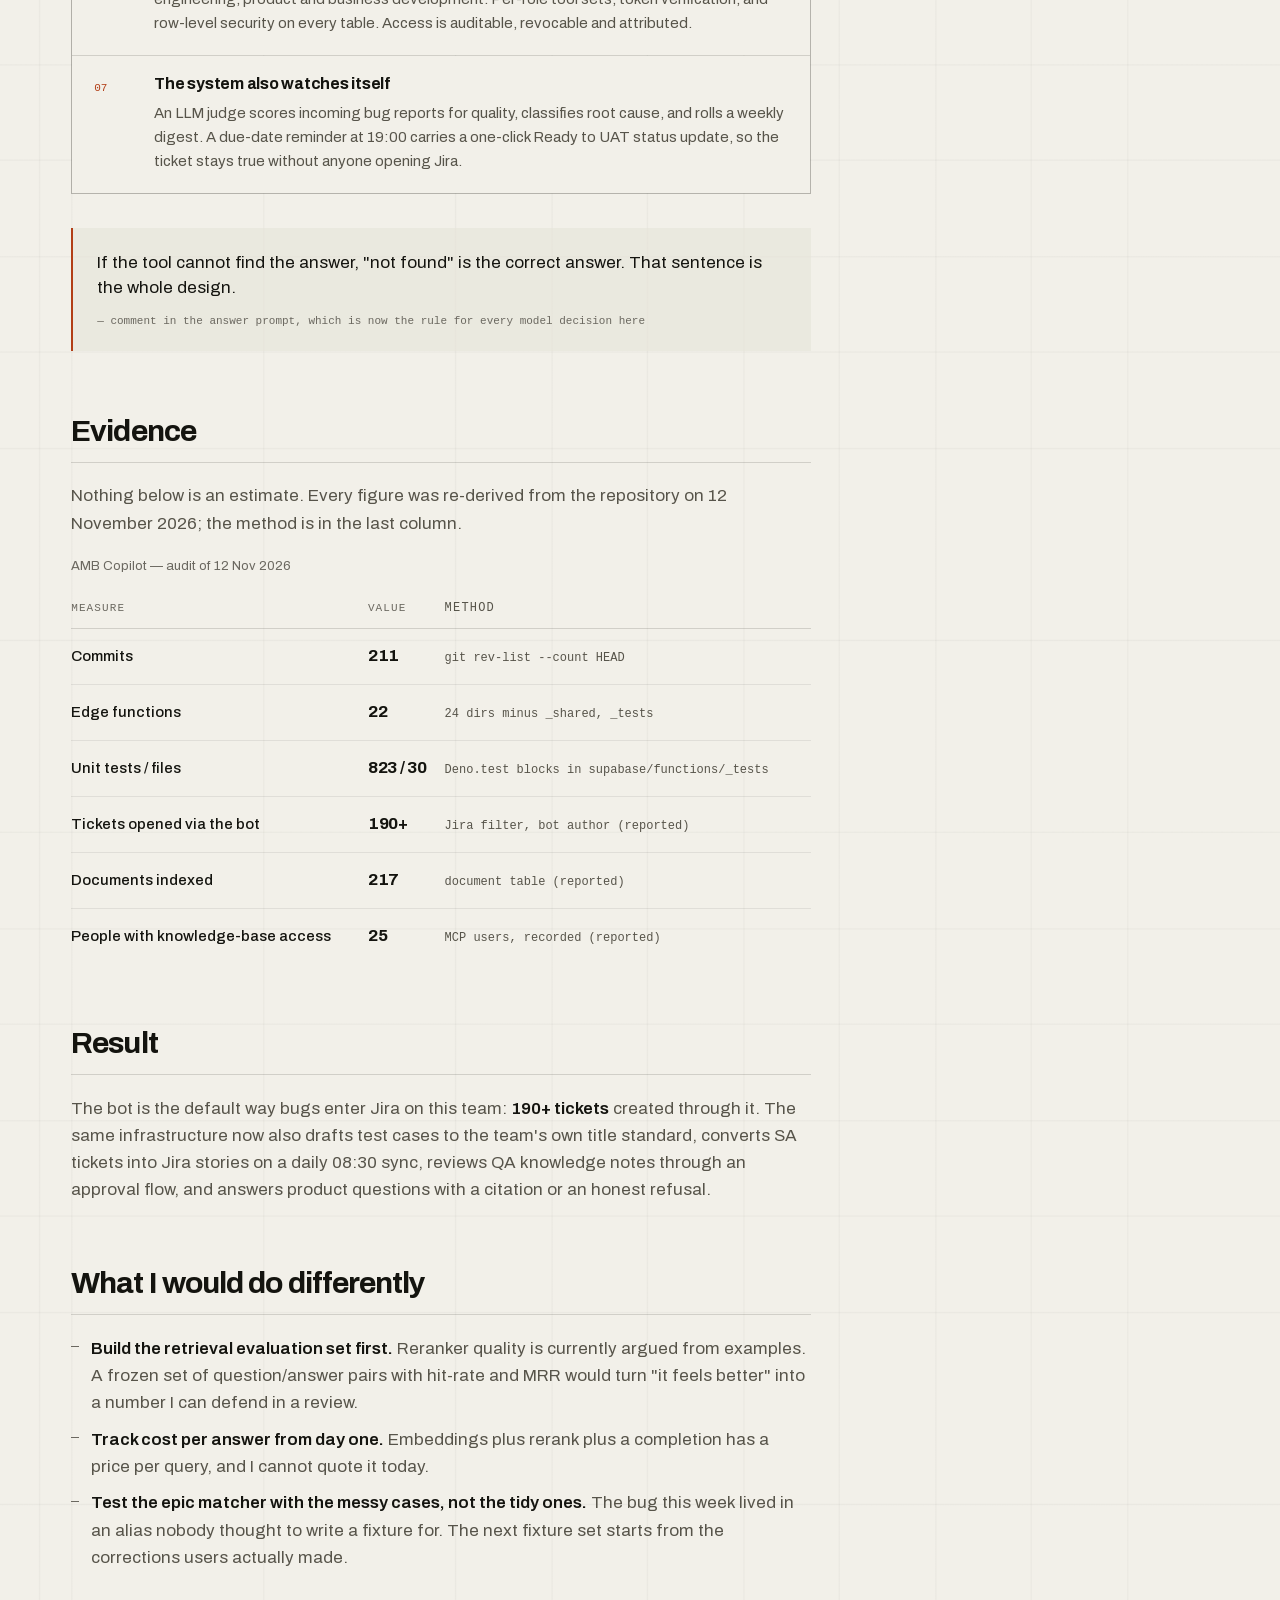
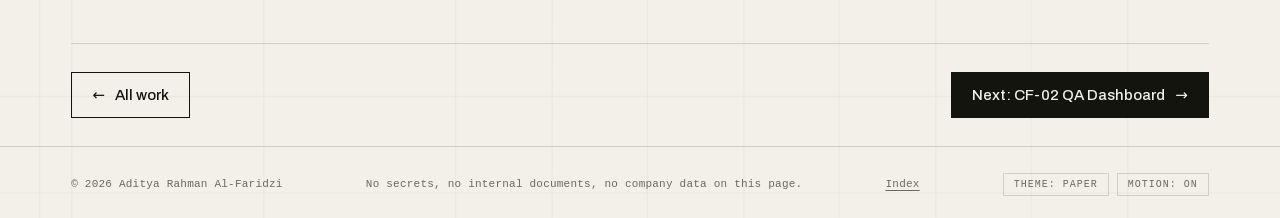
==== commit 60956366: "Point og:image at the deployed URL; audit can now target a remote base" ====
--- a/amb-copilot.html
+++ b/amb-copilot.html
@@ -6,6 +6,11 @@
 <title>CF-01 · AMB Copilot — Aditya Rahman Al-Faridzi</title>
 <meta name="description" content="Case file: a Lark bot that files Jira tickets and answers product questions from internal PRDs. 211 commits, 22 edge functions, 190+ tickets.">
 <meta name="theme-color" content="#f2f0e9">
+<meta property="og:image" content="https://adityalfaridzii.github.io/portfolio-2026/assets/img/og.png">
+<meta property="og:image:width" content="1200">
+<meta property="og:image:height" content="630">
+<meta property="og:image:alt" content="Aditya Rahman Al-Faridzi, senior QA engineer — I test the tools that test the money.">
+<meta name="twitter:card" content="summary_large_image">
 <link rel="icon" href="data:image/svg+xml,%3Csvg xmlns='http://www.w3.org/2000/svg' viewBox='0 0 32 32'%3E%3Crect width='32' height='32' fill='%2314140f'/%3E%3Ctext x='16' y='22' font-family='monospace' font-size='13' fill='%23f2f0e9' text-anchor='middle'%3EA%3C/text%3E%3C/svg%3E">
 <link rel="preload" href="assets/fonts/archivo.woff2" as="font" type="font/woff2" crossorigin>
 <link rel="stylesheet" href="assets/style.css">
